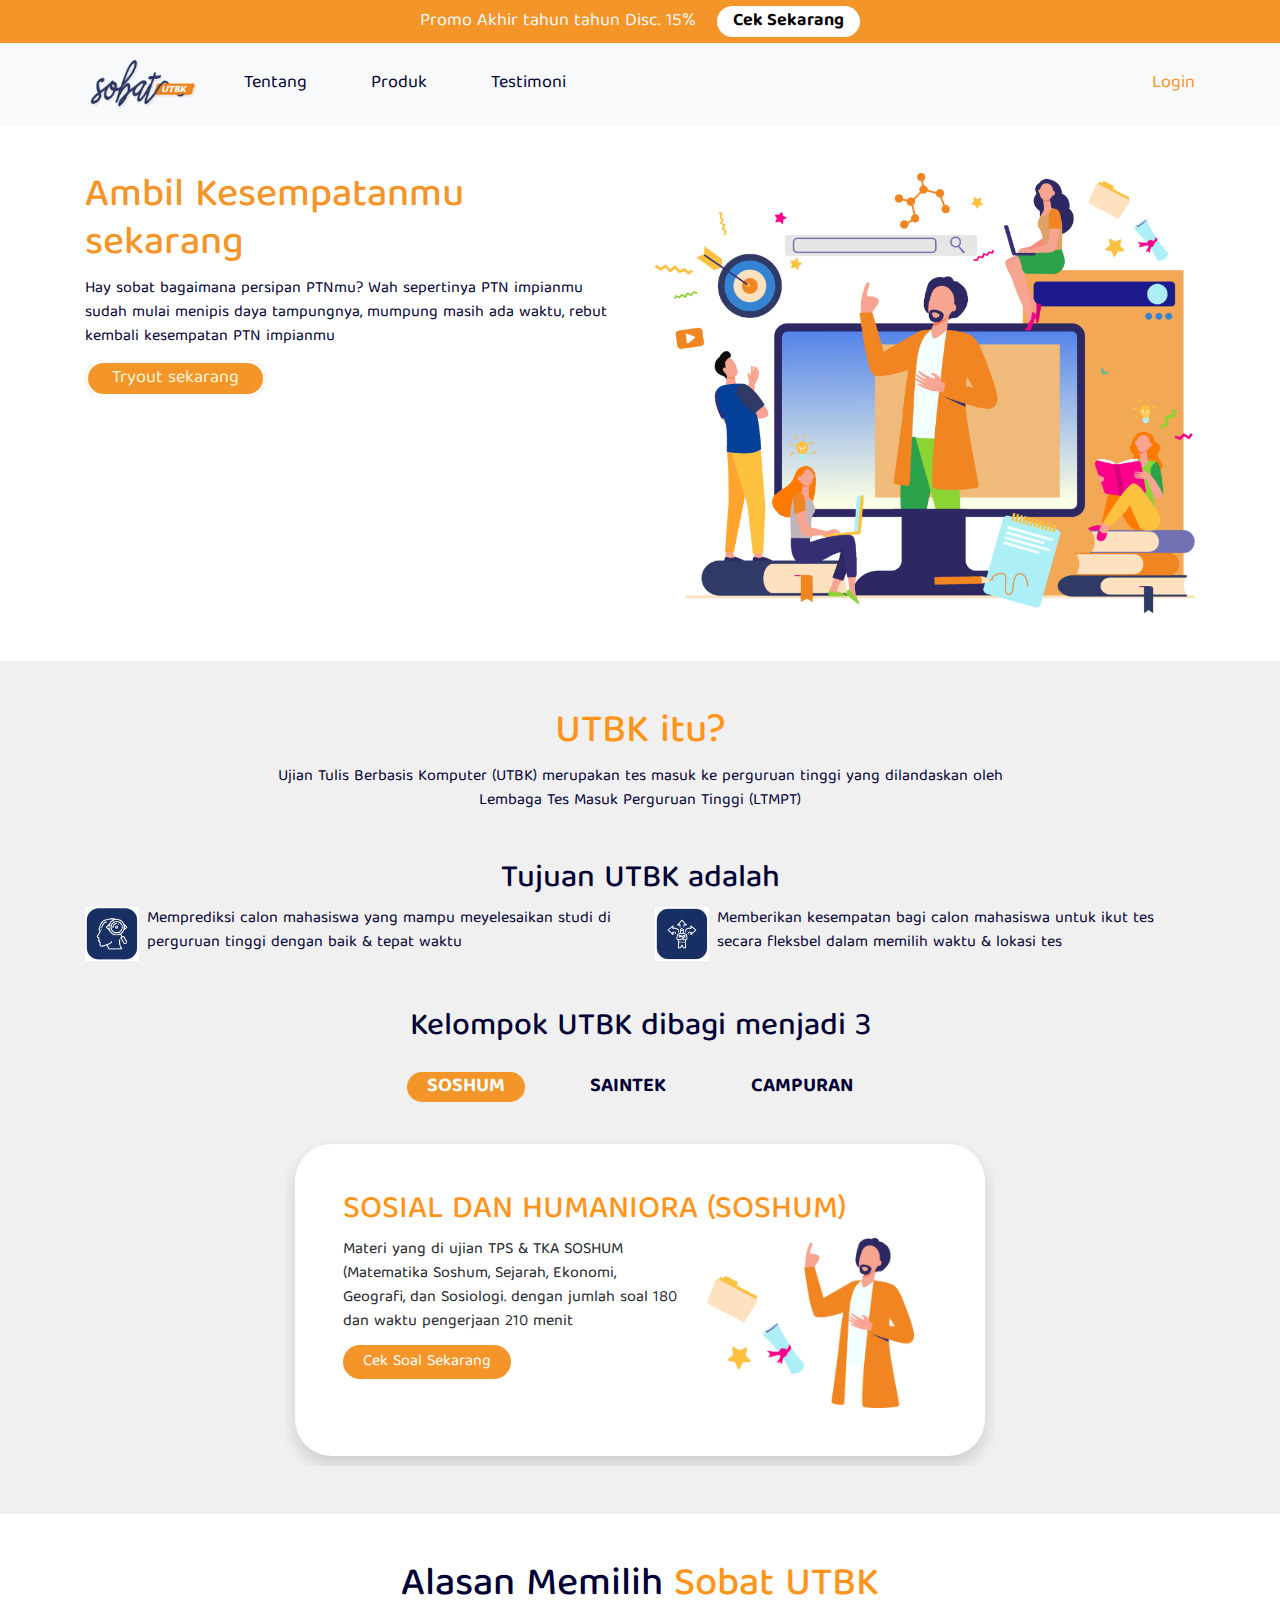
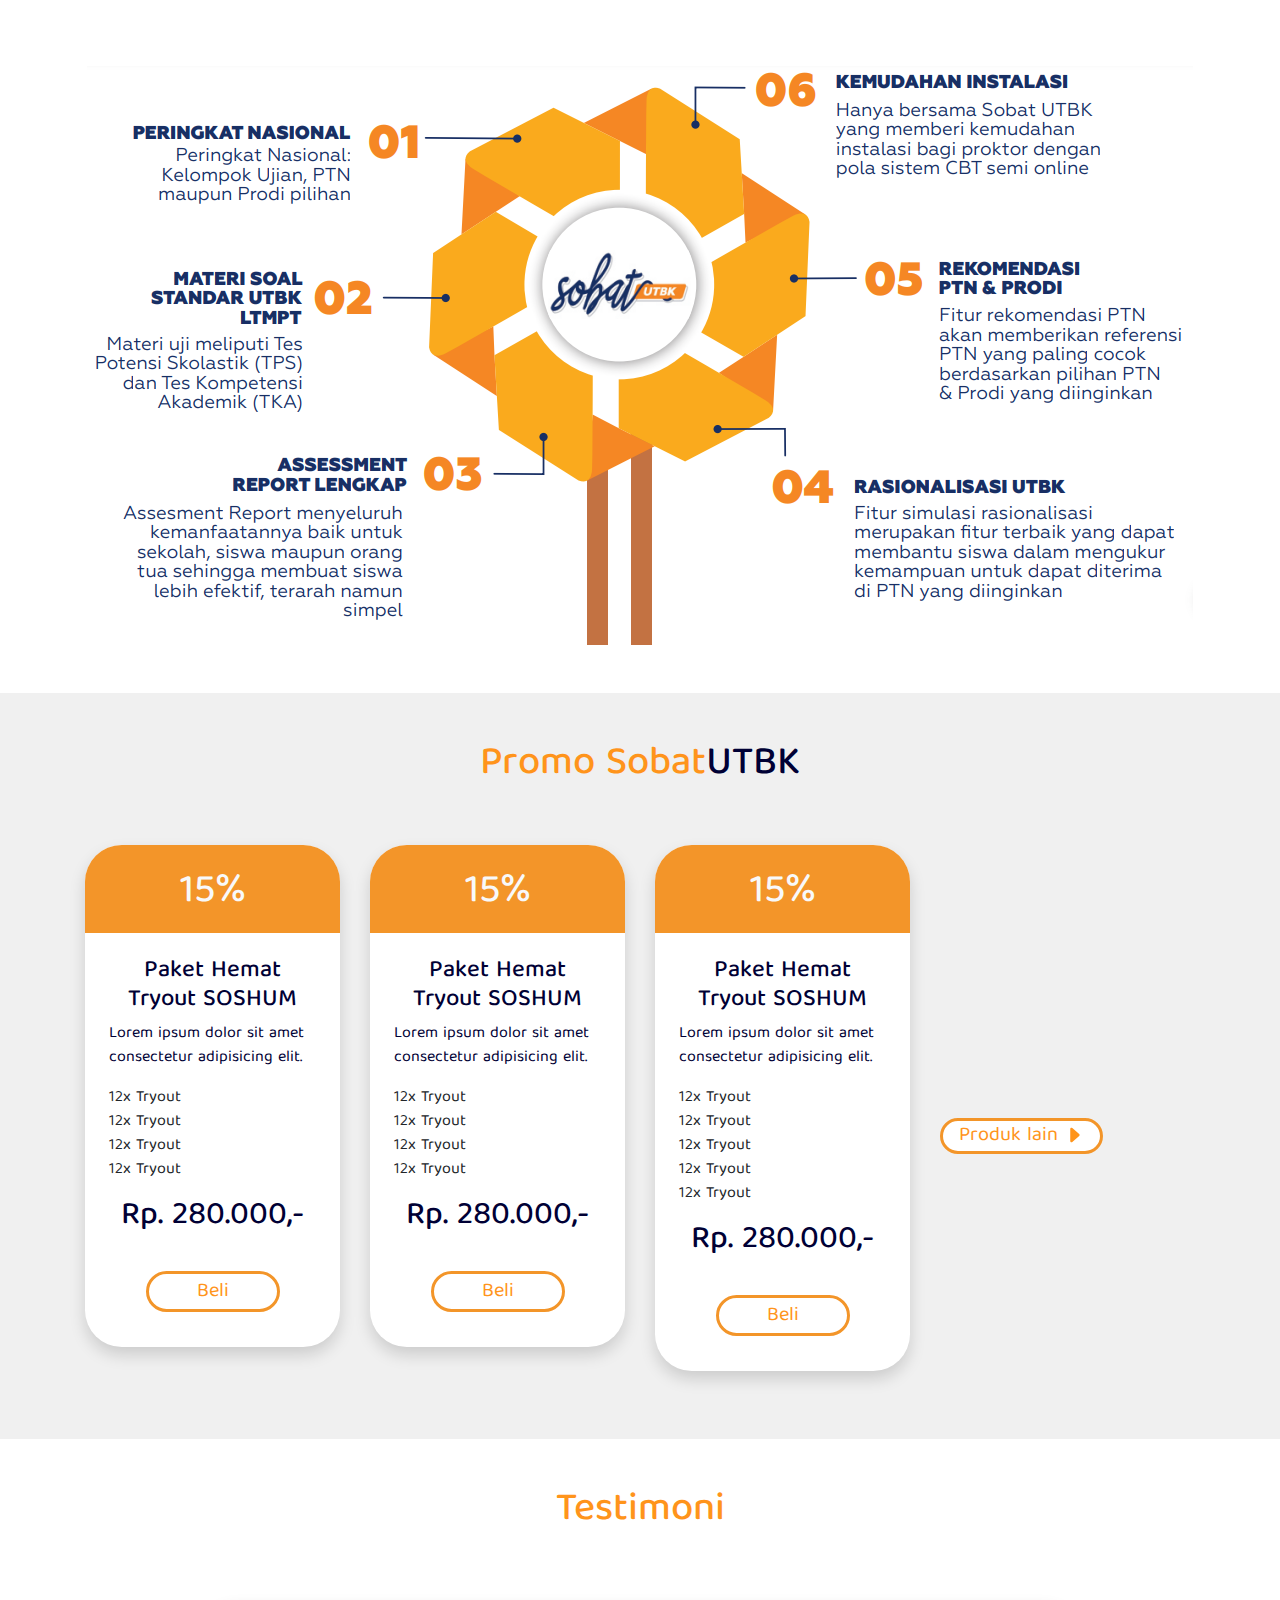
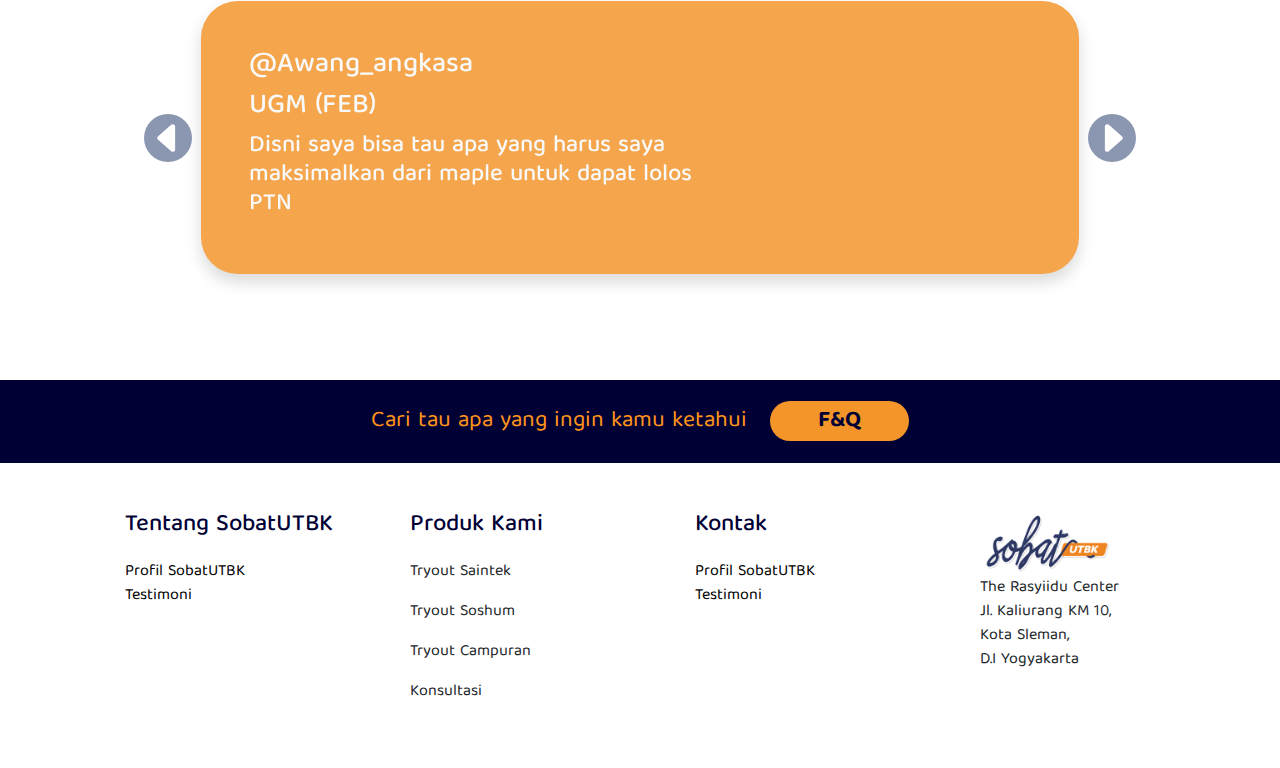
==== index.html @ 876ec0d1 "first upload" ====
<!doctype html>
<html lang="en">

<head>
    <title>Sobat UTBK</title>
    <!-- Required meta tags -->
    <meta charset="utf-8">
    <meta name="viewport" content="width=device-width, initial-scale=1, shrink-to-fit=no">

    <!-- font google -->
    <link href="https://fonts.googleapis.com/css2?family=Baloo+Tamma+2:wght@400;500&display=swap" rel="stylesheet">
    <link href="https://fonts.googleapis.com/css2?family=Courgette&display=swap" rel="stylesheet">

    <link rel="stylesheet" href="style.css">

    <!-- Bootstrap CSS -->
    <link rel="stylesheet" href="https://stackpath.bootstrapcdn.com/bootstrap/4.3.1/css/bootstrap.min.css"
        integrity="sha384-ggOyR0iXCbMQv3Xipma34MD+dH/1fQ784/j6cY/iJTQUOhcWr7x9JvoRxT2MZw1T" crossorigin="anonymous">
</head>

<body>

    <!-- Notif -->
    <div class="notif bg-orange text-center text-baloo text-light py-2">
        <span class="mr-3"> Promo Akhir tahun tahun Disc. 15% </span> <a href="" class="btn-notif px-3"><b>Cek
                Sekarang</b></a>
    </div>
    <!-- Akhir Notif -->

    <!-- Menu -->
    <nav class="navbar navbar-expand-sm navbar-light bg-light text-baloo" id="navbar_top">
        <div class="container">
            <a class="navbar-brand logo" href="index.html"><img src="asset/logo-2.png" alt=""
                    class="img-fluid text-primary logo-cover"></a>
            <button class="navbar-toggler d-lg-none" type="button" data-toggle="collapse"
                data-target="#collapsibleNavId" aria-controls="collapsibleNavId" aria-expanded="false"
                aria-label="Toggle navigation">
                <span class="navbar-toggler-icon"></span>
            </button>
            <div class="collapse navbar-collapse" id="collapsibleNavId">
                <ul class="navbar-nav mr-auto mt-2 mt-lg-0 text-biru">
                    <li class="nav-item">
                        <a class="item-menu px-4 mx-2" href="tentang.html">Tentang</a>
                    </li>
                    <li class="nav-item">
                        <a class="item-menu px-4 mx-2" href="index.html">Produk</a>
                    </li>
                    <li class="nav-item">
                        <a class="item-menu px-4 mx-2" href="testimoni.html">Testimoni</a>
                    </li>
                </ul>
            </div>
            <div class="collapse navbar-collapse" id="collapsibleNavId">
                <ul class="navbar-nav ml-auto mt-2 mt-lg-0">
                    <li class="nav-item">
                        <a class="menu-login" href="#">Login</a>
                    </li>
                </ul>
            </div>
        </div>
    </nav>
    <!-- Akhir Menu -->

    <!-- Menu mobile atas -->
    <div class="fixed-top py-1 menu-mobile-atas" style="background-color: white;">
        <div class="container">
            <div class="row">
                <div class="col-12 text-center">
                    <a href="index.html">
                        <img src="asset/logo-2.png" class="img-fluid" alt="" width="20%">
                    </a>
                </div>
            </div>
        </div>
    </div>
    <!-- Akhir Menu mobile atas -->

    <!-- Cover -->
    <div class="container text-baloo py-5 cover">
        <div class="row">
            <div class="col-md-6">
                <h1 class="text-1-cover">Ambil Kesempatanmu sekarang</h1>
                <p class="text-biru">Hay sobat bagaimana persipan PTNmu?
                    Wah sepertinya PTN impianmu sudah
                    mulai menipis daya tampungnya,
                    mumpung masih ada waktu,
                    rebut kembali kesempatan PTN impianmu</p>
                <a href="" class="btn-cover px-4">Tryout sekarang</a>
            </div>
            <div class="col-6">
                <img src="asset/homepage-1.png" alt="" class="img-fluid">
            </div>
        </div>
    </div>
    <!-- Akhir Cover -->

    <!-- Tentang -->
    <div class="bg-abu py-5 text-baloo">
        <div class="container">
            <div class="row">
                <div class="col-12 text-center">
                    <h1 class="text-orange">UTBK itu?</h1>
                </div>
                <div class="col-12 text-center">
                    <span class="text-biru">Ujian Tulis Berbasis Komputer (UTBK) merupakan tes masuk ke perguruan
                        tinggi yang dilandaskan oleh <br> Lembaga Tes Masuk Perguruan Tinggi (LTMPT)</span>
                </div>
                <div class="col-12 text-center">
                    <h2 class="text-biru mt-5">Tujuan UTBK adalah</h1>
                </div>
                <div class="col-md-6 text-biru">
                    <img src="asset/icon-tujuan-1.png" class="img-fluid float-left mr-2" width="10%">
                    Memprediksi calon mahasiswa yang mampu meyelesaikan studi
                    di perguruan tinggi dengan baik & tepat waktu
                </div>
                <div class="col-md-6 text-biru">
                    <img src="asset/icon-tujuan-2.png" class="img-fluid float-left mr-2" width="10%">
                    Memberikan kesempatan bagi calon mahasiswa untuk ikut tes
                    secara fleksbel dalam memilih waktu & lokasi tes
                </div>
                <div class="col-12 text-center">
                    <h2 class="text-biru mt-5">Kelompok UTBK dibagi menjadi 3</h2>
                </div>
                <div class="col-12 text-center">
                    <div class="container kelompok text-baloo">
                        <div class="row">
                            <div class="col-md-3"></div>
                            <div class="col-md-6 text-center text-biru py-3 navigation">
                                <label id="rr1" for="r1" class="bar kelompok-active">SOSHUM</label>
                                <label id="rr2" for="r2" class="bar">SAINTEK</label>
                                <label id="rr3" for="r3" class="bar">CAMPURAN</label>
                            </div>
                            <div class="col-md-3"></div>

                            <div class="col-md-2"></div>
                            <div class="col-md-8 pt-3">
                                <div class="slidershow middle">
                                    <div class="slides">
                                        <input type="radio" name="r" id="r1" checked>
                                        <input type="radio" name="r" id="r2">
                                        <input type="radio" name="r" id="r3">
                                        <input type="radio" name="r" id="r4">
                                        <input type="radio" name="r" id="r5">
                                        <div class="slide s1">
                                            <div class="kotak-kelompok text-left p-5 shadow">
                                                <div class="row">
                                                    <div class="col-md-12 text-orange h2">
                                                        SOSIAL DAN HUMANIORA (SOSHUM)
                                                    </div>
                                                    <div class="col-md-7">
                                                        <p>
                                                            Materi yang di ujian TPS & TKA SOSHUM
                                                            (Matematika Soshum, Sejarah, Ekonomi, Geografi, dan
                                                            Sosiologi. dengan
                                                            jumlah soal 180 dan waktu pengerjaan 210 menit
                                                        </p>
                                                        <a href="" class="btn-cek-soal">Cek Soal Sekarang</a>
                                                    </div>
                                                    <div class="col-md-5">
                                                        <img src="asset/kelompok.png" class="img-fluid" width="90%"
                                                            alt="">
                                                    </div>
                                                </div>
                                            </div>
                                        </div>
                                        <div class="slide ">
                                            <div class="kotak-kelompok text-left p-5 shadow">
                                                <div class="row">
                                                    <div class="col-md-12 text-orange h2">
                                                        SOSIAL DAN HUMANIORA (SOSHUM)
                                                    </div>
                                                    <div class="col-md-7">
                                                        <p>
                                                            Materi yang di ujian TPS & TKA SOSHUM
                                                            (Matematika Soshum, Sejarah, Ekonomi, Geografi, dan
                                                            Sosiologi. dengan
                                                            jumlah soal 180 dan waktu pengerjaan 210 menit
                                                        </p>
                                                        <a href="" class="btn-cek-soal">Cek Soal Sekarang</a>
                                                    </div>
                                                    <div class="col-md-5">
                                                        <img src="asset/kelompok.png" class="img-fluid" width="90%"
                                                            alt="">
                                                    </div>
                                                </div>
                                            </div>
                                        </div>
                                        <div class="slide ">
                                            <div class="kotak-kelompok text-left p-5 shadow">
                                                <div class="row">
                                                    <div class="col-md-12 text-orange h2">
                                                        SOSIAL DAN HUMANIORA (SOSHUM)
                                                    </div>
                                                    <div class="col-md-7">
                                                        <p>
                                                            Materi yang di ujian TPS & TKA SOSHUM
                                                            (Matematika Soshum, Sejarah, Ekonomi, Geografi, dan
                                                            Sosiologi. dengan
                                                            jumlah soal 180 dan waktu pengerjaan 210 menit
                                                        </p>
                                                        <a href="" class="btn-cek-soal">Cek Soal Sekarang</a>
                                                    </div>
                                                    <div class="col-md-5">
                                                        <img src="asset/kelompok.png" class="img-fluid" width="90%"
                                                            alt="">
                                                    </div>
                                                </div>
                                            </div>
                                        </div>
                                    </div>
                                </div>
                            </div>
                            <div class="col-md-2"></div>
                        </div>
                    </div>
                </div>
            </div>
        </div>
    </div>
    <!-- Akhir Tentang -->

    <!-- Alasan -->
    <div class="container py-5">
        <div class="row">
            <div class="col-12 text-center mb-5">
                <h1 class="text-biru text-baloo">Alasan Memilih <span class="text-orange"> Sobat UTBK</span></h1>
            </div>
            <div class="col-12 text-center">
                <img src="asset/alasan.png" class="img-fluid">
            </div>
        </div>
    </div>
    <!-- Akhir Alasan -->

    <!-- Promo -->
    <div class="bg-abu text-baloo py-5">
        <div class="container">
            <div class="row">
                <div class="col-12 text-center mb-5">
                    <h1 class="text-orange">Promo Sobat<span class="text-biru">UTBK</span></h1>
                </div>
                <div class="col-lg-3 col-sm-6">
                    <div class="card-promo shadow">
                        <div class="head text-center bg-orange">
                            <h1 class="mb-0 pt-4 pb-3 text-light">15%</h1>
                        </div>
                        <div class="body pt-4 pb-4 px-4">
                            <div class="row">
                                <div class="col-12 text-center">
                                    <h4 class="text-biru">Paket Hemat Tryout SOSHUM</h4>
                                </div>
                                <div class="col-12">
                                    <p class="text-biru">Lorem ipsum dolor sit amet consectetur adipisicing elit.</p>
                                </div>
                                <div class="col-12">
                                    <div>12x Tryout</div>
                                    <div>12x Tryout</div>
                                    <div>12x Tryout</div>
                                    <div>12x Tryout</div>
                                </div>
                                <div class="col-12 text-center py-3">
                                    <h2 class="text-biru">Rp. 280.000,-</h2>
                                </div>
                                <div class="col-12 text-center py-3">
                                    <a href="" class="btn-promo text-orange px-5">Beli</a>
                                </div>
                            </div>
                        </div>
                    </div>
                </div>

                <div class="col-lg-3 col-sm-6">
                    <div class="card-promo shadow">
                        <div class="head text-center bg-orange">
                            <h1 class="mb-0 pt-4 pb-3 text-light">15%</h1>
                        </div>
                        <div class="body pt-4 pb-4 px-4">
                            <div class="row">
                                <div class="col-12 text-center">
                                    <h4 class="text-biru">Paket Hemat Tryout SOSHUM</h4>
                                </div>
                                <div class="col-12">
                                    <p class="text-biru">Lorem ipsum dolor sit amet consectetur adipisicing elit.</p>
                                </div>
                                <div class="col-12">
                                    <div>12x Tryout</div>
                                    <div>12x Tryout</div>
                                    <div>12x Tryout</div>
                                    <div>12x Tryout</div>
                                </div>
                                <div class="col-12 text-center py-3">
                                    <h2 class="text-biru">Rp. 280.000,-</h2>
                                </div>
                                <div class="col-12 text-center py-3">
                                    <a href="" class="btn-promo text-orange px-5">Beli</a>
                                </div>
                            </div>
                        </div>
                    </div>
                </div>

                <div class="col-lg-3 col-sm-6">
                    <div class="card-promo shadow">
                        <div class="head text-center bg-orange">
                            <h1 class="mb-0 pt-4 pb-3 text-light">15%</h1>
                        </div>
                        <div class="body pt-4 pb-4 px-4">
                            <div class="row">
                                <div class="col-12 text-center">
                                    <h4 class="text-biru">Paket Hemat Tryout SOSHUM</h4>
                                </div>
                                <div class="col-12">
                                    <p class="text-biru">Lorem ipsum dolor sit amet consectetur adipisicing elit.</p>
                                </div>
                                <div class="col-12">
                                    <div>12x Tryout</div>
                                    <div>12x Tryout</div>
                                    <div>12x Tryout</div>
                                    <div>12x Tryout</div>
                                    <div>12x Tryout</div>
                                </div>
                                <div class="col-12 text-center py-3">
                                    <h2 class="text-biru">Rp. 280.000,-</h2>
                                </div>
                                <div class="col-12 text-center py-3">
                                    <a href="" class="btn-promo text-orange px-5">Beli</a>
                                </div>
                            </div>
                        </div>
                    </div>
                </div>
                <div class="col-lg-3 col-sm-6 col-produk-lain">
                    <a href="" class="btn-promo text-orange px-3 produk-lain">Produk lain <svg width="1em" height="1em"
                            viewBox="0 0 16 16" class="bi bi-caret-right-fill" fill="currentColor"
                            xmlns="http://www.w3.org/2000/svg">
                            <path
                                d="M12.14 8.753l-5.482 4.796c-.646.566-1.658.106-1.658-.753V3.204a1 1 0 0 1 1.659-.753l5.48 4.796a1 1 0 0 1 0 1.506z" />
                        </svg></a>
                </div>
            </div>
        </div>
    </div>
    <!-- Akhir Promo -->

    <!-- Testimoni -->
    <div class="container text-baloo py-5">
        <div class="row">
            <div class="col-md-12 text-center">
                <h1 class="text-orange">Testimoni</h1>
            </div>
            <div class="col-md-12 text-center">
                <div id="carouselId" class="carousel slide" style="width: 100%;" data-ride="carousel">
                    <ol class="carousel-indicators">
                        <li data-target="#carouselId" data-slide-to="0" class="active"></li>
                        <li data-target="#carouselId" data-slide-to="1"></li>
                        <li data-target="#carouselId" data-slide-to="2"></li>
                    </ol>
                    <div class="carousel-inner" role="listbox">
                        <div class="carousel-item active">
                            <div class="container-fluid">
                                <div class="row">
                                    <div class="col-md-1"></div>
                                    <div class="col-md-10 py-5">
                                        <div class="kotak-kelompok bg-orange-muda text-left p-5 shadow">
                                            <div class="row">
                                                <div class="col-md-12 text-light h3">
                                                    @Awang_angkasa
                                                </div>
                                                <div class="col-md-12 text-light h3">
                                                    UGM (FEB)
                                                </div>
                                                <div class="col-md-7">
                                                    <p class="text-light h4">
                                                        Disni saya bisa tau apa yang harus saya maksimalkan dari maple
                                                        untuk dapat lolos PTN
                                                    </p>
                                                </div>
                                            </div>
                                        </div>
                                    </div>
                                </div>
                            </div>
                        </div>
                        <div class="carousel-item">
                            <div class="container-fluid">
                                <div class="row">
                                    <div class="col-md-1"></div>
                                    <div class="col-md-10 py-5">
                                        <div class="kotak-kelompok bg-orange-muda text-left p-5 shadow">
                                            <div class="row">
                                                <div class="col-md-12 text-light h3">
                                                    @Awang_angkasa
                                                </div>
                                                <div class="col-md-12 text-light h3">
                                                    UGM (FEB)
                                                </div>
                                                <div class="col-md-7">
                                                    <p class="text-light h4">
                                                        Disni saya bisa tau apa yang harus saya maksimalkan dari maple
                                                        untuk dapat lolos PTN
                                                    </p>
                                                </div>
                                            </div>
                                        </div>
                                    </div>
                                </div>
                            </div>
                        </div>
                        <div class="carousel-item">
                            <div class="container-fluid">
                                <div class="row">
                                    <div class="col-md-1"></div>
                                    <div class="col-md-10 py-5">
                                        <div class="kotak-kelompok bg-orange-muda text-left p-5 shadow">
                                            <div class="row">
                                                <div class="col-md-12 text-light h3">
                                                    @Awang_angkasa
                                                </div>
                                                <div class="col-md-12 text-light h3">
                                                    UGM (FEB)
                                                </div>
                                                <div class="col-md-7">
                                                    <p class="text-light h4">
                                                        Disni saya bisa tau apa yang harus saya maksimalkan dari maple
                                                        untuk dapat lolos PTN
                                                    </p>
                                                </div>
                                            </div>
                                        </div>
                                    </div>
                                </div>
                            </div>
                        </div>
                        <div class="carousel-item">
                            <div class="container-fluid">
                                <div class="row">
                                    <div class="col-md-1"></div>
                                    <div class="col-md-10 py-5">
                                        <div class="kotak-kelompok bg-orange-muda text-left p-5 shadow">
                                            <div class="row">
                                                <div class="col-md-12 text-light h3">
                                                    @Awang_angkasa
                                                </div>
                                                <div class="col-md-12 text-light h3">
                                                    UGM (FEB)
                                                </div>
                                                <div class="col-md-7">
                                                    <p class="text-light h4">
                                                        Disni saya bisa tau apa yang harus saya maksimalkan dari maple
                                                        untuk dapat lolos PTN
                                                    </p>
                                                </div>
                                            </div>
                                        </div>
                                    </div>
                                </div>
                            </div>
                        </div>
                    </div>
                    <a class="carousel-control-prev" href="#carouselId" role="button" data-slide="prev">
                        <svg viewBox="0 0 16 16" class="bi bi-caret-left-fill prev-icon" fill="currentColor"
                            xmlns="http://www.w3.org/2000/svg">
                            <path
                                d="M3.86 8.753l5.482 4.796c.646.566 1.658.106 1.658-.753V3.204a1 1 0 0 0-1.659-.753l-5.48 4.796a1 1 0 0 0 0 1.506z" />
                        </svg>
                    </a>
                    <a class="carousel-control-next" href="#carouselId" role="button" data-slide="next">
                        <svg viewBox="0 0 16 16" class="bi bi-caret-right-fill next-icon" fill="currentColor"
                            xmlns="http://www.w3.org/2000/svg">
                            <path
                                d="M12.14 8.753l-5.482 4.796c-.646.566-1.658.106-1.658-.753V3.204a1 1 0 0 1 1.659-.753l5.48 4.796a1 1 0 0 1 0 1.506z" />
                        </svg>
                    </a>
                </div>
            </div>
        </div>
    </div>
    <!-- Akhir Testimoni -->

    <!-- QNA -->
    <div class="bg-biru py-3">
        <div class="container">
            <div class="row">
                <div class="col-md-12 text-orange text-center py-2 text-baloo text-qna">
                    <span class="mr-3 "> Cari tau apa yang ingin kamu ketahui</span>
                    <a href="" class="btn-qna px-5"><b>F&Q</b></a>
                </div>
            </div>
        </div>
    </div>
    <!-- Akhir QNA -->

    <!-- Footer -->
    <div class="container text-baloo py-5 footer">
        <div class="row">
            <div class="col-md-3">
                <ul class="disabled">
                    <li class="">
                        <h4 class="text-biru">Tentang SobatUTBK</h4>
                    </li>
                    <li>
                        <a href="">Profil SobatUTBK</a>
                    </li>
                    <li>
                        <a href="">Testimoni</a>
                    </li>
                </ul>
            </div>
            <div class="col-md-3">
                <ul class="disabled">
                    <li class="disabled">
                        <h4 class="text-biru">Produk Kami</h4>
                    </li>
                    <li>
                        <p>Tryout Saintek</p>
                    </li>
                    <li>
                        <p>Tryout Soshum</p>
                    </li>
                    <li>
                        <p>Tryout Campuran</p>
                    </li>
                    <li>
                        <p>Konsultasi</p>
                    </li>
                </ul>
            </div>
            <div class="col-md-3">
                <ul class="disabled">
                    <li class="disabled">
                        <h4 class="text-biru">Kontak</h4>
                    </li>
                    <li>
                        <a href="">Profil SobatUTBK</a>
                    </li>
                    <li>
                        <a href="">Testimoni</a>
                    </li>
                </ul>
            </div>
            <div class="col-md-3">
                <ul class="disabled">
                    <li class="disabled">
                        <img src="asset/logo-2.png" alt="" class="img-fluid" width="60%">
                    </li>
                    <li>
                        <p>The Rasyiidu Center <br>
                            Jl. Kaliurang KM 10, <br>
                            Kota Sleman, <br>
                            D.I Yogyakarta</p>
                    </li>
                </ul>
            </div>
        </div>
    </div>
    <!-- Akhir Footer -->

    <!-- Menu Mobile -->
    <section class="bg-orange fixed-bottom text-center menu-mobile text-baloo">
        <div class="container-fluid">
            <div class="row my-2">
                <div class="col-1"></div>
                <div class="col-2  text-center">
                    <a href="index.html">
                        <img src="asset/icon/home.png" class="img-fluid" alt="">
                        <div class="text">Home</div>
                    </a>
                </div>
                <div class="col-2  text-center">
                    <a href="tentang.html">
                        <img src="asset/icon/information.png" class="img-fluid" alt="">
                        <div class="text">Tentang</div>
                    </a>
                </div>
                <div class="col-2  text-center">
                    <a href="index.html">
                        <img src="asset/icon/product.png" class="img-fluid" alt="">
                        <div class="text">Produk</div>
                    </a>
                </div>
                <div class="col-2  text-center">
                    <a href="testimoni.html">
                        <img src="asset/icon/testimoni.png" class="img-fluid" alt="">
                        <div class="text">Testimoni</div>
                    </a>
                </div>
                <div class="col-2  text-center">
                    <a href="#" class="CS">
                        <img src="asset/icon/user.png" class="img-fluid" alt="">
                        <div class="text">Akun</div>
                    </a>
                </div>
                <div class="col-1"></div>
            </div>
        </div>
    </section>
    <!-- Akhir Menu Mobile -->

    <!-- Optional JavaScript -->
    <!-- jQuery first, then Popper.js, then Bootstrap JS -->
    <script src="https://code.jquery.com/jquery-3.3.1.slim.min.js"
        integrity="sha384-q8i/X+965DzO0rT7abK41JStQIAqVgRVzpbzo5smXKp4YfRvH+8abtTE1Pi6jizo"
        crossorigin="anonymous"></script>
    <script src="https://cdnjs.cloudflare.com/ajax/libs/popper.js/1.14.7/umd/popper.min.js"
        integrity="sha384-UO2eT0CpHqdSJQ6hJty5KVphtPhzWj9WO1clHTMGa3JDZwrnQq4sF86dIHNDz0W1"
        crossorigin="anonymous"></script>
    <script src="https://stackpath.bootstrapcdn.com/bootstrap/4.3.1/js/bootstrap.min.js"
        integrity="sha384-JjSmVgyd0p3pXB1rRibZUAYoIIy6OrQ6VrjIEaFf/nJGzIxFDsf4x0xIM+B07jRM"
        crossorigin="anonymous"></script>
    <script src="index.js"></script>

</body>

</html>
---- style.css ----
*{
    transition: .3s;
}

.bg-orange{
    background-color: rgb(243, 149, 41) !important;
}

.bg-orange-muda{
    background-color: rgb(245, 166, 76) !important;
}

.text-orange{
    color: rgb(255, 148, 27);
}

.text-biru{
    color: rgb(0, 0, 53);
}

.bg-biru{
    background-color: rgb(0, 0, 53);
}

.text-baloo{
    font-family: 'Baloo Tamma 2', cursive;
}

.text-Courgette{
font-family: 'Courgette', cursive;
}

.dot {
    height: 10px;
    width: 10px;
    background-color:rgb(0, 0, 53);
    border-radius: 50%;
    display: inline-block;
  }

.notif{
    font-size: 18px;
}

.btn-notif{
    color: black;
    background-color: white;
    border-radius: 20ex;
}

.item-menu{
    font-style: normal;
    color:rgb(0, 0, 53);
    text-decoration: none;
    font-size: 18px;
}

.item-menu:hover{
    color: white;
    text-decoration: none;
    background-color: rgb(243, 149, 41);
    border-radius: 5ex;
}

.menu-login{
    font-style: normal;
    color: rgb(243, 149, 41);
    text-decoration: none;
    font-size: 18px;
}

.menu-login:hover{
    text-decoration: none;
    color: rgb(0, 0, 53);
}

.text-1-cover{
    color: rgb(243, 149, 41);
}

.btn-cover{
    font-size: 18px;
    color: cornsilk;
    background-color: rgb(243, 149, 41);
    border-radius: 5ex;
    border: 3px solid rgb(255, 255, 255);
}

.btn-cover:hover{
    font-size: 18px;
    color:rgb(243, 149, 41);
    background-color: rgb(255, 255, 255);
    text-decoration: none;
    border: 3px solid rgb(243, 149, 41);
}

.bg-abu{
    background-color: rgb(240, 240, 240);
}

.card-promo{
    border-radius: 5ex;
    background-color: white;
}

.head{
    border-radius: 5ex 5ex 0 0;
}

.btn-promo{
    background-color: white;
    border: 3px solid rgb(243, 149, 41);
    border-radius: 10ex;
    font-size: 20px;
}

.btn-promo:hover{
    border: 3px solid rgb(255, 194, 123);
    background-color: rgb(243, 149, 41);
    text-decoration: none;
    color: white;
}



.text-qna{
    font-size: 23px;
}

.btn-qna{
    color:  rgb(0, 0, 53);
    background-color:  rgb(243, 149, 41);
    border-radius: 20ex;
}

.btn-qna:hover{
    text-decoration: none;
    background-color:  white;
    color:  rgb(0, 0, 53);
    border: 3px solid rgb(218, 122, 12);
}

.disabled {
    list-style-type: none;   
}

.footer h4{
    margin-bottom: 20px;
}

.footer a{
    color: black;
}

.footer a:hover{
    color: black;
    text-decoration: none;
    border-left: 3px solid rgb(243, 149, 41);
}

.logo{
    width: 10%;
}

/* TENTANG */
@media only screen and (max-width: 1920px) {
    .head-tentang{
        background-image: url('asset/tentang-1920.png');
    }
  }

  @media only screen and (max-width: 1630px) {
    .head-tentang{
        background-image: url('asset/tentang-1430.png');
    }
  }

/* @media only screen and (max-width: 1790px) {
    .head-tentang{
        background-image: url('asset/tentang-1790.png');
    }
  } */

@media only screen and (max-width: 1360px) {
    .head-tentang{
        background-image: url('asset/tentang-1360.png');
    }
  }

@media only screen and (max-width: 1024px) {
    .head-tentang{
        background-image: url('asset/tentang-1024.png');
    }
  }

@media only screen and (max-width: 960px) {
    .head-tentang{
        background-image: url('asset/tentang-960.png');
    }
  }

@media only screen and (max-width: 767px) {
    .head-tentang{
        background-image: url('asset/tentang-0.png');
    }

    .navbar-tentang{
        display: none !important;
    }
  }

.bg-navbar-tentang{
    background-color: rgba(243, 149, 41, 0.808);
}

.menu-login-tentang{
    font-style: normal;
    color: rgb(255, 255, 255);
    text-decoration: none;
    font-size: 18px;
}

.menu-login-tentang:hover{
    text-decoration: none;
    color: rgb(255, 255, 255);
    background-color: rgb(0, 0, 53);
    padding: 2px 20px;
    border-radius: 10ex;
}

.menu-login-tentang:active{
    text-decoration: none;
    color:rgb(243, 149, 41);
    background-color: rgb(255, 255, 255);
    padding: 1px 20px;
    border: 3px solid rgb(0, 0, 53);
}

.judul-fnq{
    font-weight: bold !important;
}

.question{
    border: 3px solid rgb(243, 149, 41);
    padding: 2px 15px;
    border-radius: 2ex;
    cursor: pointer;
}

.answer1{
    display: none;
    font-style: italic;
}
.answer2{
    display: none;
    font-style: italic;

}
.answer3{
    display: none;
    font-style: italic;

}

/* TESTI */
.container-testi {
    position: relative;
    width: 100%;
    overflow: hidden;
    padding-top: 56.25%; /* 16:9 Aspect Ratio */
  }
  
  .responsive-iframe {
    position: absolute;
    top: 0;
    left: 0;
    bottom: 0;
    right: 0;
    width: 100%;
    height: 100%;
    border: none;
    border-radius: 3ex;
  }

/* KELOMPOK */

.kelompok label{
    font-size: 20px;
    font-weight: bold;
    margin: 0 20px;
    cursor: pointer;
    padding: 0 20px;
    border-radius: 5ex;
}

.kelompok label:active{
    background-color:  rgb(19, 16, 190);
    color: white;
}

.kelompok label:hover{
    background-color:  rgb(243, 149, 41);
    color: white;
}

.kelompok-active{
    background-color:  rgb(243, 149, 41);
    color: white;
}

.kotak-kelompok{
    background-color: white;
    border-radius: 5ex;
}

.btn-cek-soal{
    text-decoration: none;
    color: white;
    background-color: rgb(243, 149, 41);
    padding: 3px 20px;
    border-radius: 3ex;
}

.btn-cek-soal:hover{
    text-decoration: none;
    color: rgb(243, 149, 41);
    background-color: rgba(243, 149, 41, 0.336);


}


/* SLIDE */


.slidershow{
    /* width: 700px;
    height: 400px; */
    overflow: hidden;
  }
  .middle{
    /* position: absolute; */
    /* top: 50%;
    left: 50%;
    transform: translate(-50%,-50%); */
  }
  .navigation{
    /* position: absolute; */
    /* bottom: 90%; */
    /* left: 50%; */
    /* transform: translateX(-50%); */
    /* display: flex; */
  }
  .bar{
    /* width: 50px;
    height: 10px; */
    /* border: 2px solid #fff; */
    margin: 6px;
    cursor: pointer;
    transition: 0.4s;
  }
  
  .kelompok-active{
    background-color:  rgb(243, 149, 41);
    color: white;
  }
  .bar:hover{
    background: #fff;
  }
  
  input[name="r"]{
      position: absolute;
      visibility: hidden;
  }
  
  .slides{
    width: 500%;
    height: 100%;
    display: flex;
  }
  
  .slide{
    width: 20%;
    transition: 0.6s;
    padding: 10px 10px;
  }
  
  #r1:checked ~ .s1{
    margin-left: 0;
  }
  #r2:checked ~ .s1{
    margin-left: -20%;
  }
  #r3:checked ~ .s1{
    margin-left: -40%;
  }
  #r4:checked ~ .s1{
    margin-left: -60%;
  }
  #r5:checked ~ .s1{
    margin-left: -80%;
  }

/* TESTIMONI */

.next-icon{
    background-color: #182F64 !important;
    padding: 5px !important;
    /* margin-left: -40px; */
    border-radius: 10ex;
    width: 3em;
    height: 3em;
}

.prev-icon{
    background-color: #182F64 !important;
    padding: 5px !important;
    /* margin-left: 40px; */
    border-radius: 10ex;
    width: 3em;
    height: 3em;
}

/* TAMPILAN MOBILE */
@media only screen and (min-width: 1025px) {
    .menu-mobile{
       display: none;
    }
  }

@media only screen and (max-width: 1024px) {
    .navbar{
       display: none !important;
    }
  }

  @media only screen and (max-width: 440px) {
    .notif{
       display: none !important;
    }
  }

  /* ICON */
  @media only screen and (max-width: 1024px) {
    .menu-mobile img{
       width: 20%;
    }
    .menu-mobile .text{
        font-size: 10px;
    }
  }

  @media only screen and (max-width: 750px) {
    .menu-mobile img{
       width: 30%;
    }
    .menu-mobile .text{
        font-size: 14px;
    }
  }

  @media only screen and (max-width: 750px) {
    .menu-mobile img{
       width: 50%;
    }
    .menu-mobile .text{
        font-size: 10px;
    }
  }

.menu-mobile .text{
    color: white;
}

.menu-mobile a:hover{
    text-decoration: none;
    color: rgb(0, 0, 53));
}

@media only screen and (max-width: 767px) {
    .cover img{
        display: none;
    }

    .kelompok img{
        display: none;
    }

    .video img{
        display: none;
    }

    

  }

  @media only screen and (max-width: 575px) {
    .col-produk-lain{
        text-align: center;
    }
  }

  @media only screen and (min-width: 576px) {
    .produk-lain{
        position: absolute;
        top: 50%;
      }
  }

  

  @media only screen and (min-width: 1025px) {
    .menu-mobile-atas{
        display: none;
    }
  }

  @media only screen and (min-width: 992px) {
    .menu-mobile-atas img{
        width: 10%;
    }
  }

  .card-promo{
      margin-bottom: 20px;
  }
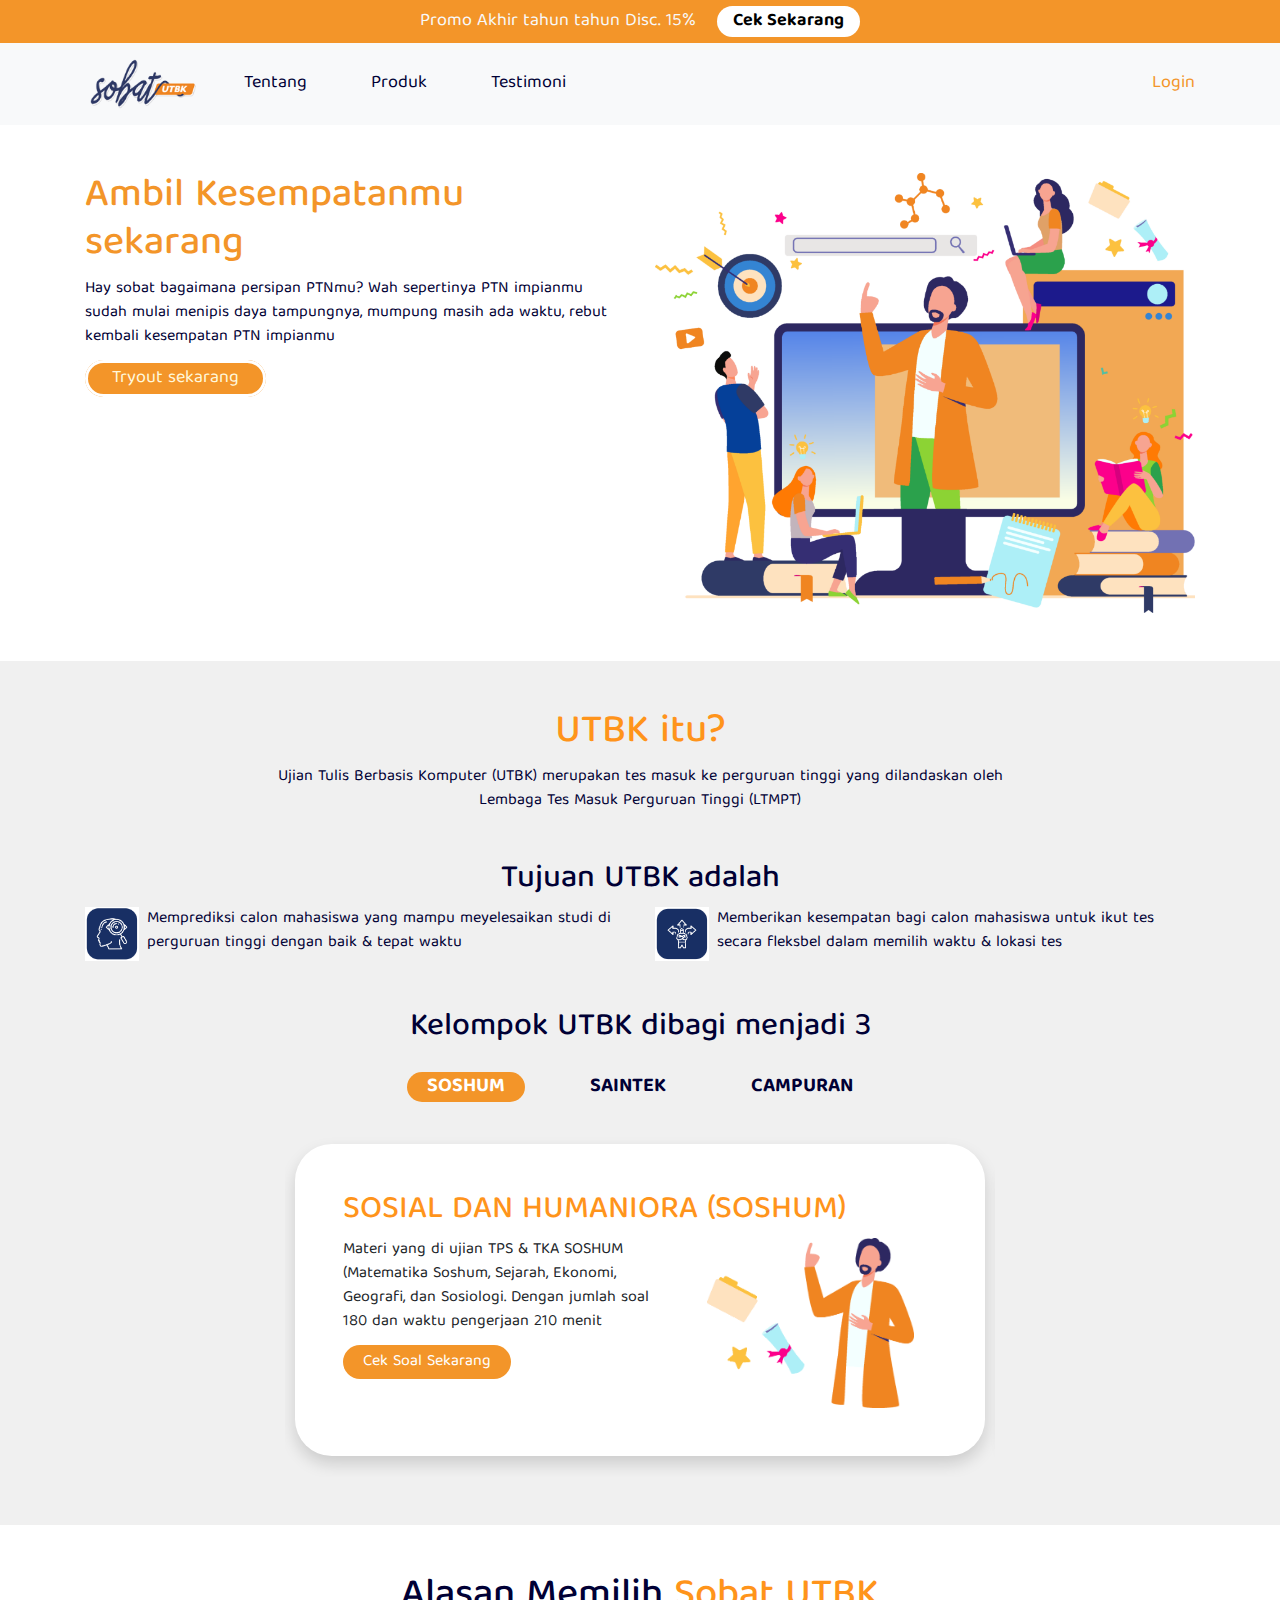
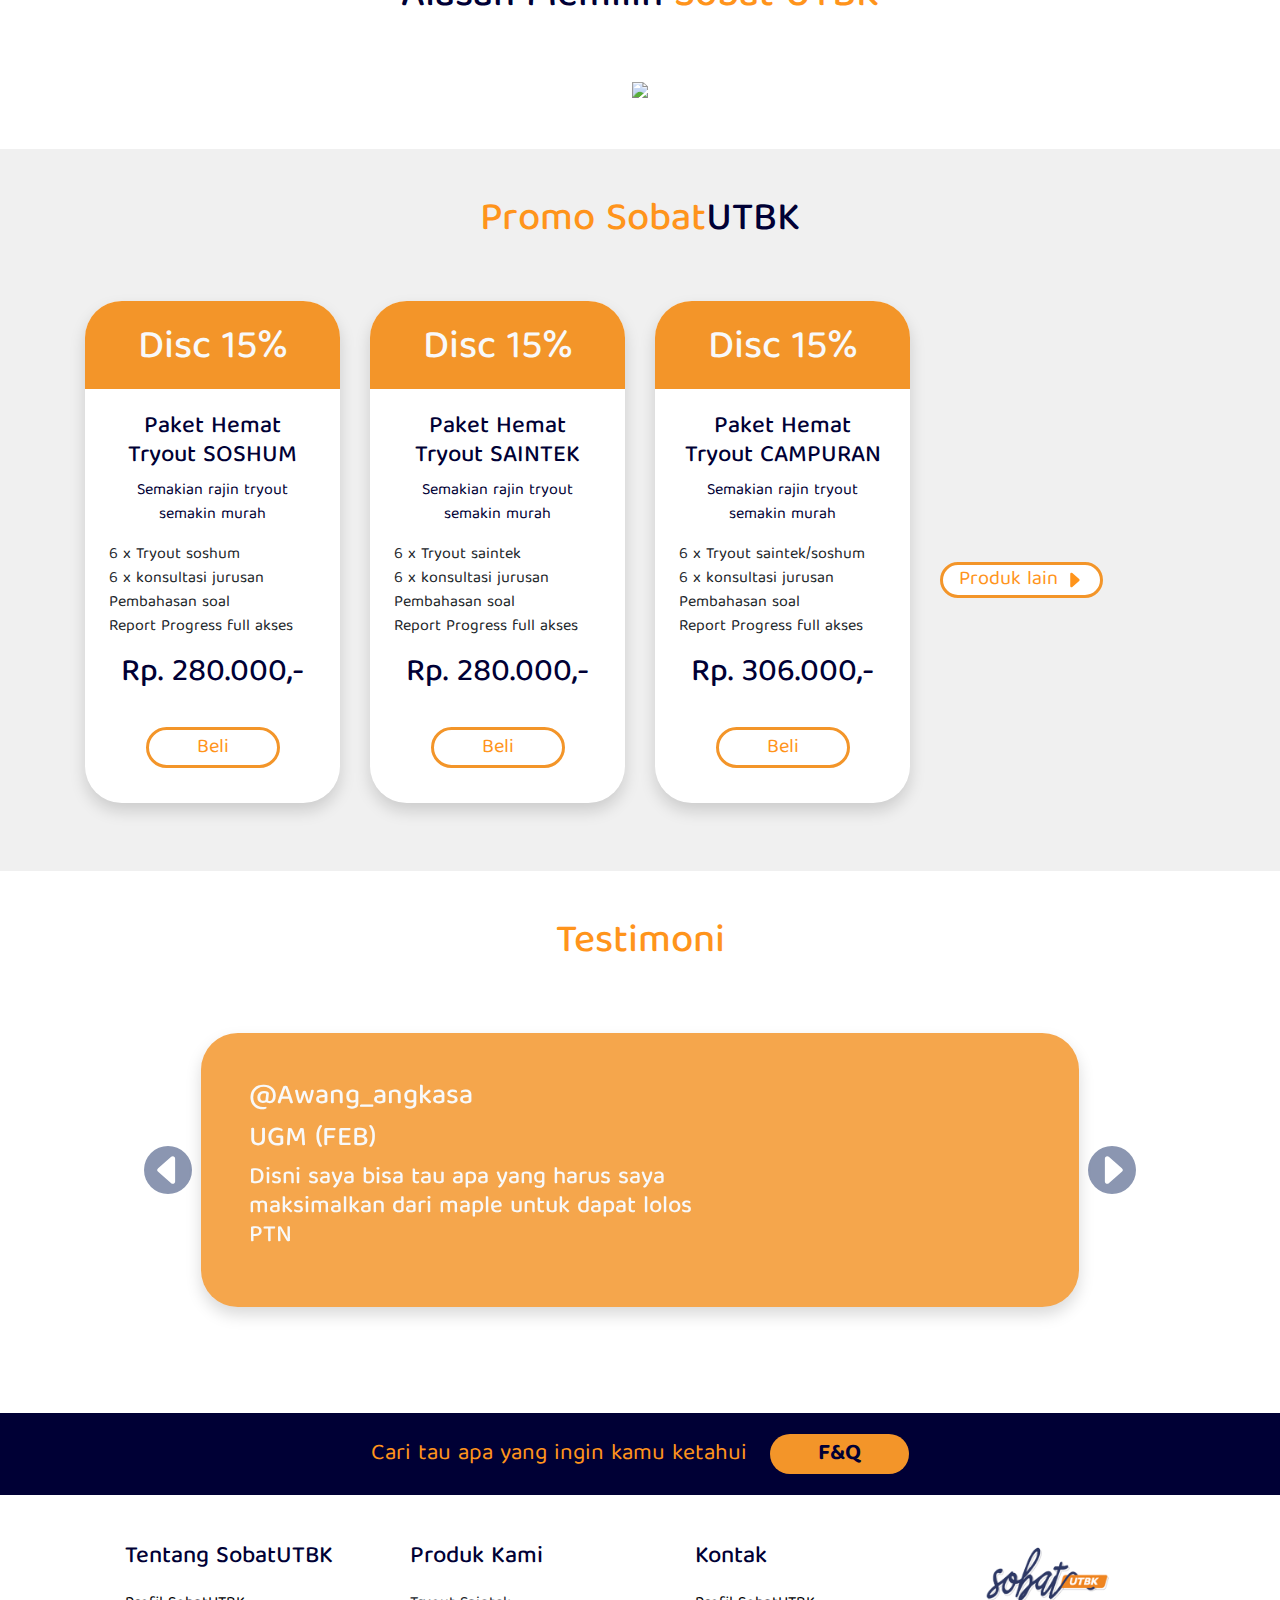
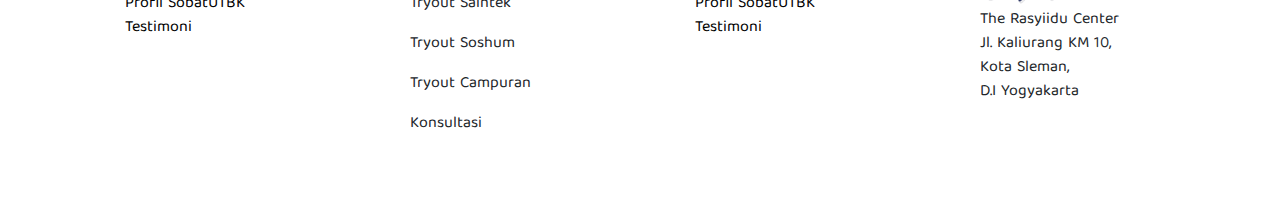
==== commit 55c7487b: "second commit" ====
--- a/index.html
+++ b/index.html
@@ -151,7 +151,7 @@
                                                         <p>
                                                             Materi yang di ujian TPS & TKA SOSHUM
                                                             (Matematika Soshum, Sejarah, Ekonomi, Geografi, dan
-                                                            Sosiologi. dengan
+                                                            Sosiologi. Dengan
                                                             jumlah soal 180 dan waktu pengerjaan 210 menit
                                                         </p>
                                                         <a href="" class="btn-cek-soal">Cek Soal Sekarang</a>
@@ -167,19 +167,18 @@
                                             <div class="kotak-kelompok text-left p-5 shadow">
                                                 <div class="row">
                                                     <div class="col-md-12 text-orange h2">
-                                                        SOSIAL DAN HUMANIORA (SOSHUM)
+                                                        SAINT DAN TEKNOLOGI (SAINTEK)
                                                     </div>
                                                     <div class="col-md-7">
                                                         <p>
-                                                            Materi yang di ujian TPS & TKA SOSHUM
-                                                            (Matematika Soshum, Sejarah, Ekonomi, Geografi, dan
-                                                            Sosiologi. dengan
-                                                            jumlah soal 180 dan waktu pengerjaan 210 menit
+                                                            Materi yang di ujian TPS & TKA Saintek
+                                                            (Matematika Saintek, Kimia, Fisika, dan Biologi.
+                                                            Dengan jumlah soal 160 dan waktu pengerjaan 210 menit
                                                         </p>
                                                         <a href="" class="btn-cek-soal">Cek Soal Sekarang</a>
                                                     </div>
-                                                    <div class="col-md-5">
-                                                        <img src="asset/kelompok.png" class="img-fluid" width="90%"
+                                                    <div class="col-md-5 text-center">
+                                                        <img src="asset/Untitled-5.png" class="img-fluid" width="60%"
                                                             alt="">
                                                     </div>
                                                 </div>
@@ -189,19 +188,19 @@
                                             <div class="kotak-kelompok text-left p-5 shadow">
                                                 <div class="row">
                                                     <div class="col-md-12 text-orange h2">
-                                                        SOSIAL DAN HUMANIORA (SOSHUM)
+                                                        SOSHUM DAN SAINTEK (CAMPURAN)
                                                     </div>
                                                     <div class="col-md-7">
                                                         <p>
-                                                            Materi yang di ujian TPS & TKA SOSHUM
-                                                            (Matematika Soshum, Sejarah, Ekonomi, Geografi, dan
-                                                            Sosiologi. dengan
-                                                            jumlah soal 180 dan waktu pengerjaan 210 menit
+                                                            Materi yang di ujian TPS & TKA SOSHUM dan TKA SAINTEK
+                                                            (Matematika campuran, Sejarah, Ekonomi, Geografi, Sosiologi,
+                                                            Kimia, Fisika, dan Biologi dengan jumlah soal 180 dan waktu
+                                                            pengerjaan 210 menit
                                                         </p>
                                                         <a href="" class="btn-cek-soal">Cek Soal Sekarang</a>
                                                     </div>
-                                                    <div class="col-md-5">
-                                                        <img src="asset/kelompok.png" class="img-fluid" width="90%"
+                                                    <div class="col-md-5 text-center">
+                                                        <img src="asset/Untitled-9.png" class="img-fluid" width="50%"
                                                             alt="">
                                                     </div>
                                                 </div>
@@ -226,7 +225,7 @@
                 <h1 class="text-biru text-baloo">Alasan Memilih <span class="text-orange"> Sobat UTBK</span></h1>
             </div>
             <div class="col-12 text-center">
-                <img src="asset/alasan.png" class="img-fluid">
+                <img src="asset/alasan-2.png" class="img-fluid">
             </div>
         </div>
     </div>
@@ -242,21 +241,23 @@
                 <div class="col-lg-3 col-sm-6">
                     <div class="card-promo shadow">
                         <div class="head text-center bg-orange">
-                            <h1 class="mb-0 pt-4 pb-3 text-light">15%</h1>
+                            <h1 class="mb-0 pt-4 pb-3 text-light">Disc 15%</h1>
                         </div>
                         <div class="body pt-4 pb-4 px-4">
                             <div class="row">
                                 <div class="col-12 text-center">
                                     <h4 class="text-biru">Paket Hemat Tryout SOSHUM</h4>
                                 </div>
+                                <div class="col-12 text-center">
+                                    <p class="text-biru">Semakian rajin tryout
+                                        semakin murah
+                                    </p>
+                                </div>
                                 <div class="col-12">
-                                    <p class="text-biru">Lorem ipsum dolor sit amet consectetur adipisicing elit.</p>
-                                </div>
-                                <div class="col-12">
-                                    <div>12x Tryout</div>
-                                    <div>12x Tryout</div>
-                                    <div>12x Tryout</div>
-                                    <div>12x Tryout</div>
+                                    <div>6 x Tryout soshum</div>
+                                    <div>6 x konsultasi jurusan</div>
+                                    <div>Pembahasan soal</div>
+                                    <div>Report Progress full akses</div>
                                 </div>
                                 <div class="col-12 text-center py-3">
                                     <h2 class="text-biru">Rp. 280.000,-</h2>
@@ -272,21 +273,23 @@
                 <div class="col-lg-3 col-sm-6">
                     <div class="card-promo shadow">
                         <div class="head text-center bg-orange">
-                            <h1 class="mb-0 pt-4 pb-3 text-light">15%</h1>
+                            <h1 class="mb-0 pt-4 pb-3 text-light">Disc 15%</h1>
                         </div>
                         <div class="body pt-4 pb-4 px-4">
                             <div class="row">
                                 <div class="col-12 text-center">
-                                    <h4 class="text-biru">Paket Hemat Tryout SOSHUM</h4>
+                                    <h4 class="text-biru">Paket Hemat Tryout SAINTEK</h4>
+                                </div>
+                                <div class="col-12 text-center">
+                                    <p class="text-biru">Semakian rajin tryout
+                                        semakin murah
+                                    </p>
                                 </div>
                                 <div class="col-12">
-                                    <p class="text-biru">Lorem ipsum dolor sit amet consectetur adipisicing elit.</p>
-                                </div>
-                                <div class="col-12">
-                                    <div>12x Tryout</div>
-                                    <div>12x Tryout</div>
-                                    <div>12x Tryout</div>
-                                    <div>12x Tryout</div>
+                                    <div>6 x Tryout saintek</div>
+                                    <div>6 x konsultasi jurusan</div>
+                                    <div>Pembahasan soal</div>
+                                    <div>Report Progress full akses</div>
                                 </div>
                                 <div class="col-12 text-center py-3">
                                     <h2 class="text-biru">Rp. 280.000,-</h2>
@@ -302,25 +305,26 @@
                 <div class="col-lg-3 col-sm-6">
                     <div class="card-promo shadow">
                         <div class="head text-center bg-orange">
-                            <h1 class="mb-0 pt-4 pb-3 text-light">15%</h1>
+                            <h1 class="mb-0 pt-4 pb-3 text-light">Disc 15%</h1>
                         </div>
                         <div class="body pt-4 pb-4 px-4">
                             <div class="row">
                                 <div class="col-12 text-center">
-                                    <h4 class="text-biru">Paket Hemat Tryout SOSHUM</h4>
+                                    <h4 class="text-biru">Paket Hemat Tryout CAMPURAN</h4>
+                                </div>
+                                <div class="col-12 text-center">
+                                    <p class="text-biru">Semakian rajin tryout
+                                        semakin murah
+                                    </p>
                                 </div>
                                 <div class="col-12">
-                                    <p class="text-biru">Lorem ipsum dolor sit amet consectetur adipisicing elit.</p>
-                                </div>
-                                <div class="col-12">
-                                    <div>12x Tryout</div>
-                                    <div>12x Tryout</div>
-                                    <div>12x Tryout</div>
-                                    <div>12x Tryout</div>
-                                    <div>12x Tryout</div>
+                                    <div>6 x Tryout saintek/soshum</div>
+                                    <div>6 x konsultasi jurusan</div>
+                                    <div>Pembahasan soal</div>
+                                    <div>Report Progress full akses</div>
                                 </div>
                                 <div class="col-12 text-center py-3">
-                                    <h2 class="text-biru">Rp. 280.000,-</h2>
+                                    <h2 class="text-biru">Rp. 306.000,-</h2>
                                 </div>
                                 <div class="col-12 text-center py-3">
                                     <a href="" class="btn-promo text-orange px-5">Beli</a>
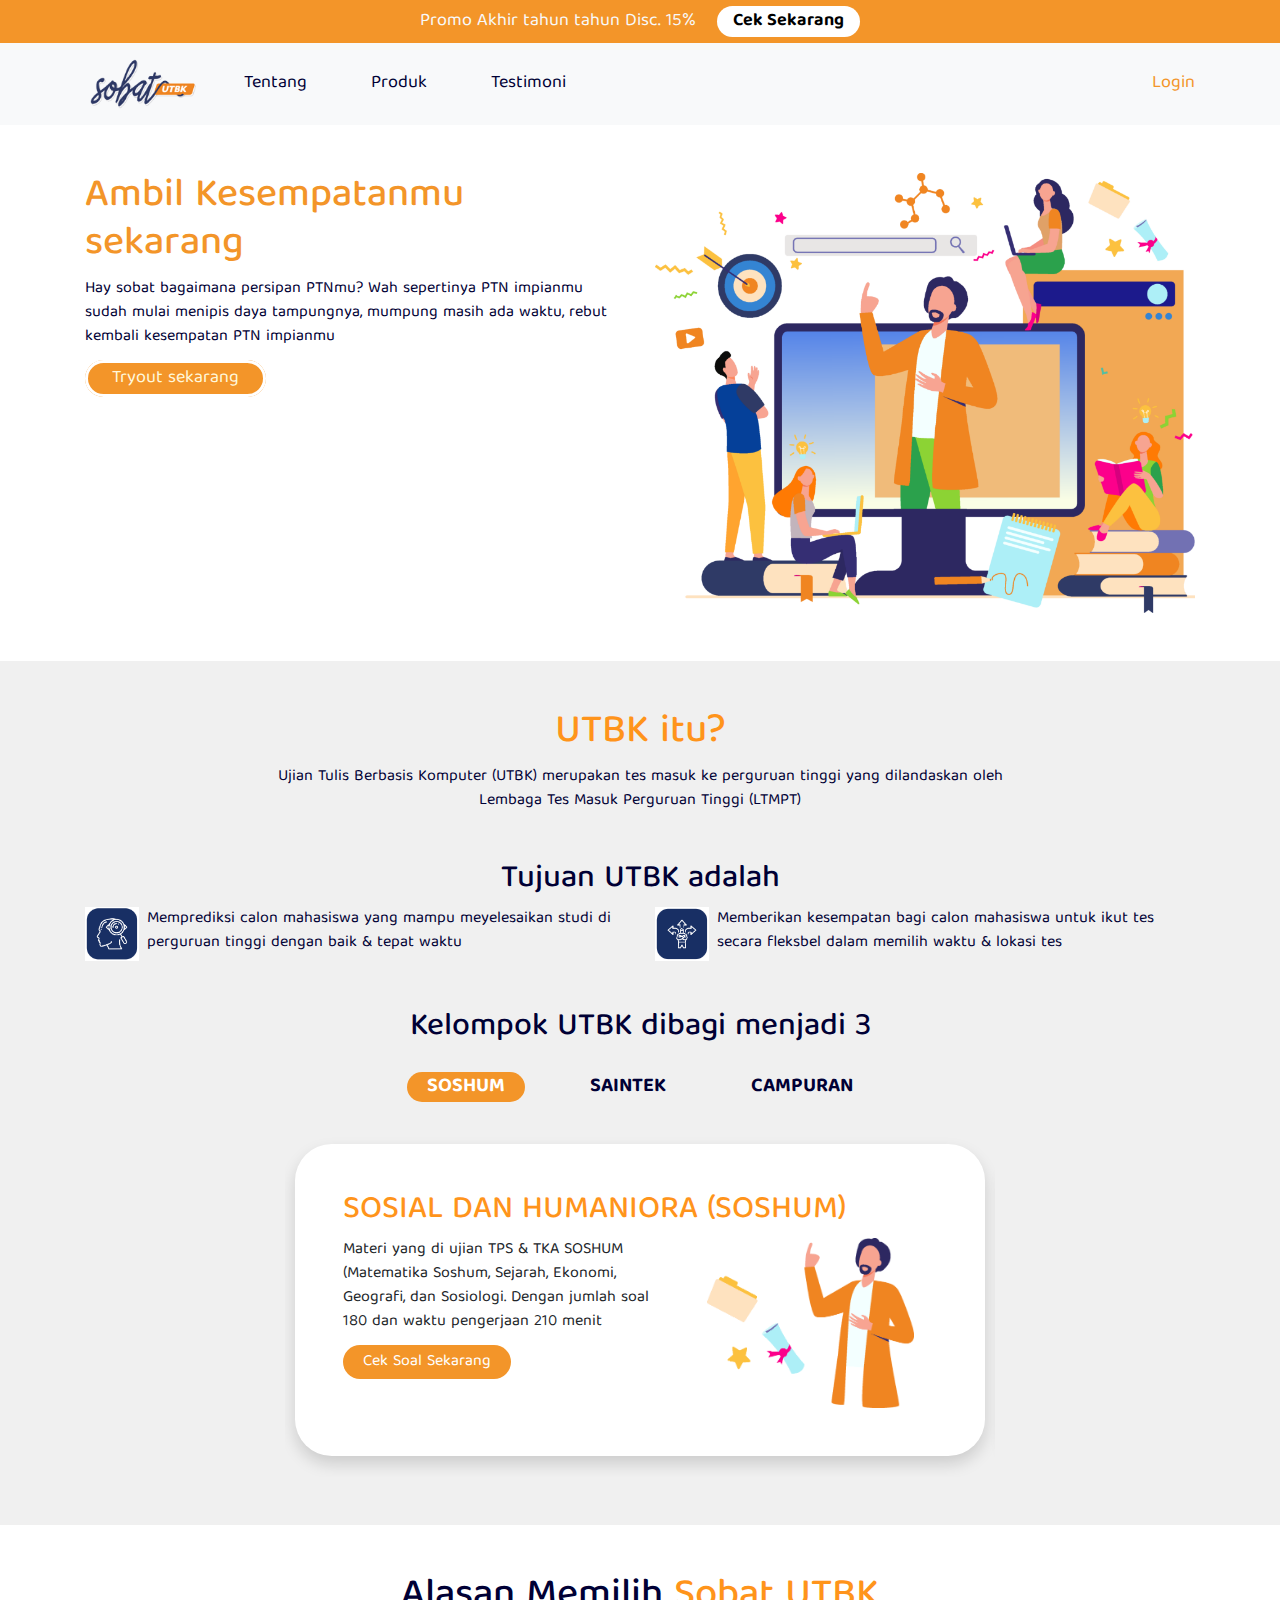
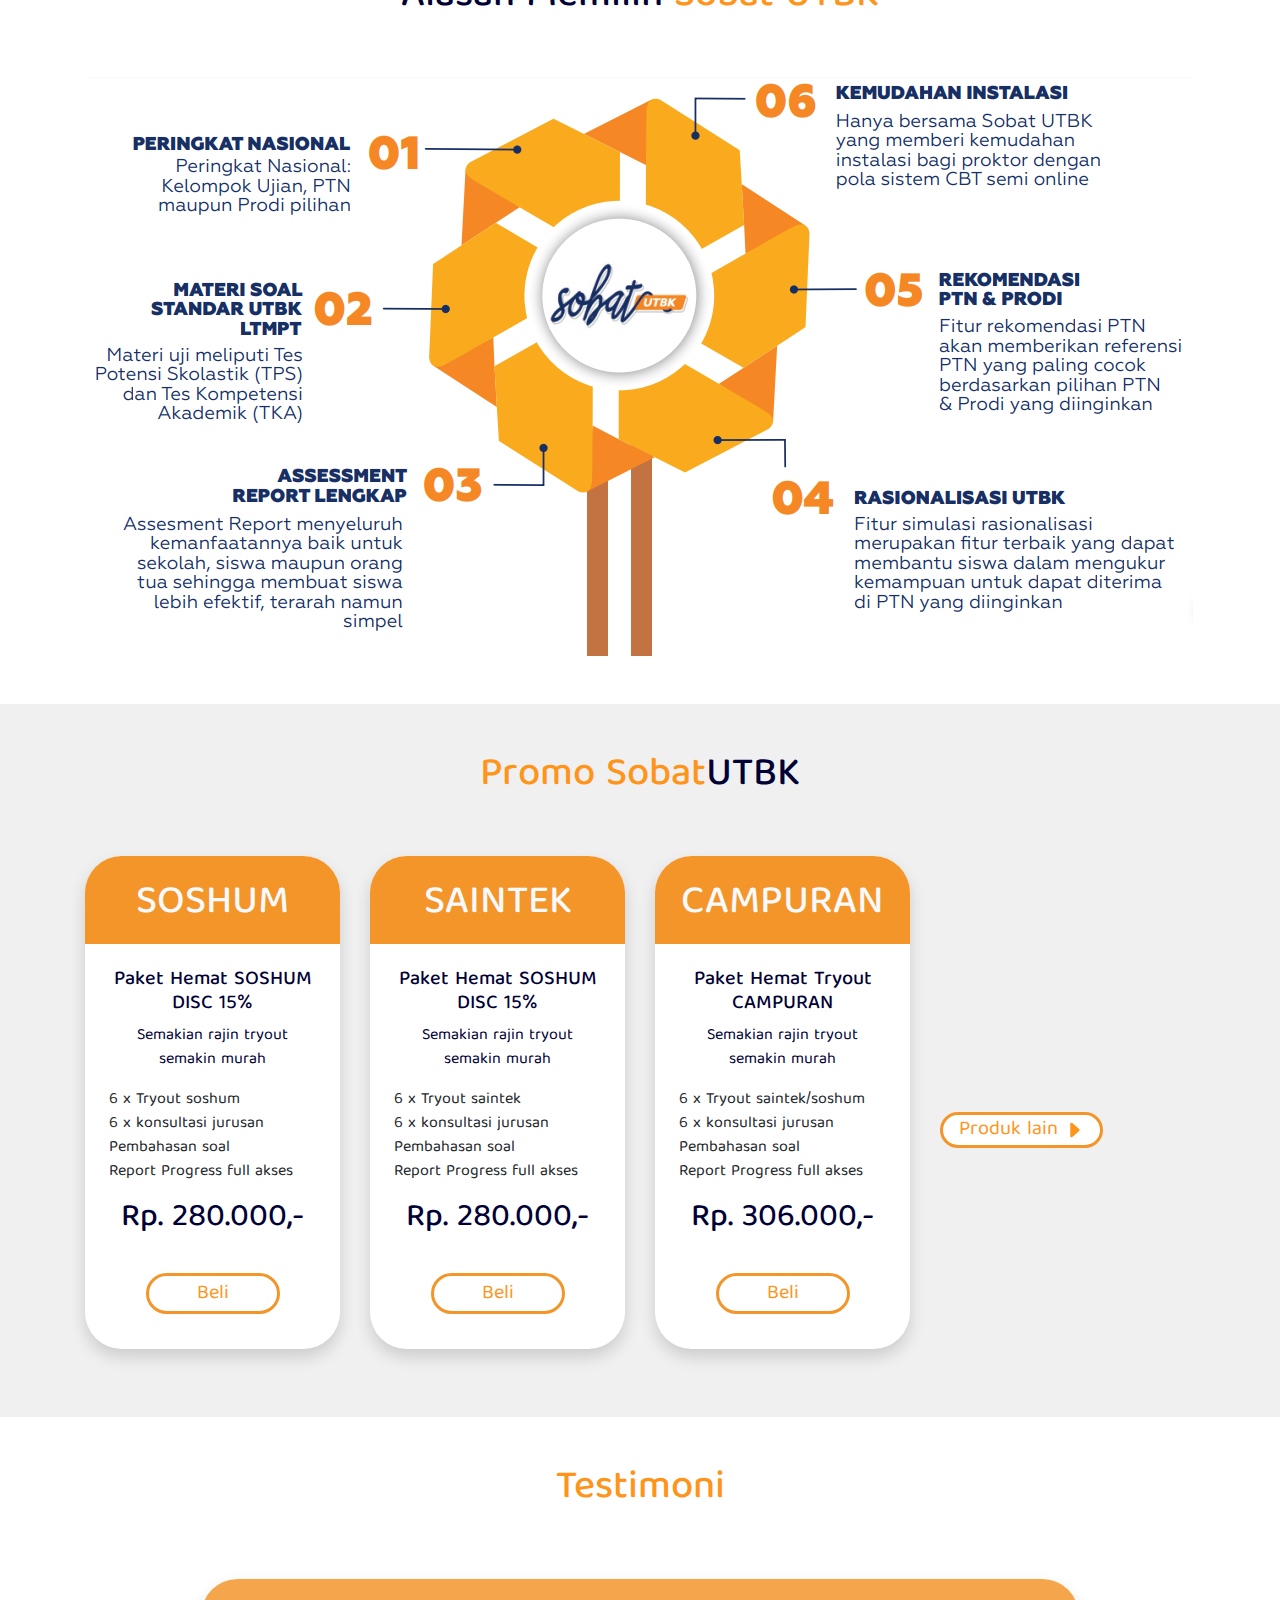
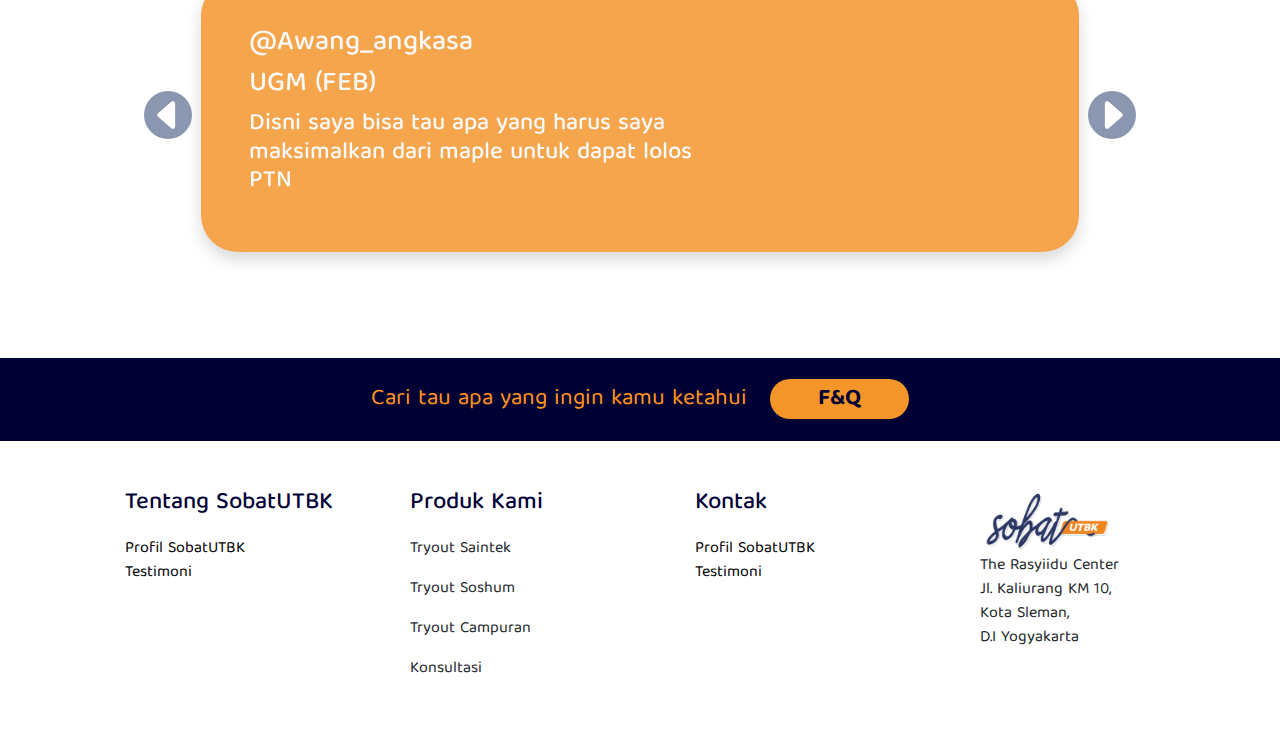
==== commit 2e2f3ebe: "update ke 3" ====
--- a/index.html
+++ b/index.html
@@ -225,7 +225,7 @@
                 <h1 class="text-biru text-baloo">Alasan Memilih <span class="text-orange"> Sobat UTBK</span></h1>
             </div>
             <div class="col-12 text-center">
-                <img src="asset/alasan-2.png" class="img-fluid">
+                <img src="asset/alasan.png" class="img-fluid">
             </div>
         </div>
     </div>
@@ -241,12 +241,12 @@
                 <div class="col-lg-3 col-sm-6">
                     <div class="card-promo shadow">
                         <div class="head text-center bg-orange">
-                            <h1 class="mb-0 pt-4 pb-3 text-light">Disc 15%</h1>
+                            <h1 class="mb-0 pt-4 pb-3 text-light">SOSHUM</h1>
                         </div>
                         <div class="body pt-4 pb-4 px-4">
                             <div class="row">
                                 <div class="col-12 text-center">
-                                    <h4 class="text-biru">Paket Hemat Tryout SOSHUM</h4>
+                                    <h5 class="text-biru">Paket Hemat SOSHUM DISC 15%</h5>
                                 </div>
                                 <div class="col-12 text-center">
                                     <p class="text-biru">Semakian rajin tryout
@@ -273,12 +273,12 @@
                 <div class="col-lg-3 col-sm-6">
                     <div class="card-promo shadow">
                         <div class="head text-center bg-orange">
-                            <h1 class="mb-0 pt-4 pb-3 text-light">Disc 15%</h1>
+                            <h1 class="mb-0 pt-4 pb-3 text-light">SAINTEK</h1>
                         </div>
                         <div class="body pt-4 pb-4 px-4">
                             <div class="row">
                                 <div class="col-12 text-center">
-                                    <h4 class="text-biru">Paket Hemat Tryout SAINTEK</h4>
+                                    <h5 class="text-biru">Paket Hemat SOSHUM DISC 15%</h5>
                                 </div>
                                 <div class="col-12 text-center">
                                     <p class="text-biru">Semakian rajin tryout
@@ -305,12 +305,12 @@
                 <div class="col-lg-3 col-sm-6">
                     <div class="card-promo shadow">
                         <div class="head text-center bg-orange">
-                            <h1 class="mb-0 pt-4 pb-3 text-light">Disc 15%</h1>
+                            <h1 class="mb-0 pt-4 pb-3 text-light">CAMPURAN</h1>
                         </div>
                         <div class="body pt-4 pb-4 px-4">
                             <div class="row">
                                 <div class="col-12 text-center">
-                                    <h4 class="text-biru">Paket Hemat Tryout CAMPURAN</h4>
+                                    <h5 class="text-biru">Paket Hemat Tryout CAMPURAN</h5>
                                 </div>
                                 <div class="col-12 text-center">
                                     <p class="text-biru">Semakian rajin tryout
--- a/style.css
+++ b/style.css
@@ -247,20 +247,22 @@
     cursor: pointer;
 }
 
-.answer1{
+.question p{
+    display: none;
+}
+
+/* .answer1{
     display: none;
     font-style: italic;
 }
 .answer2{
     display: none;
     font-style: italic;
-
 }
 .answer3{
     display: none;
     font-style: italic;
-
-}
+} */
 
 /* TESTI */
 .container-testi {
@@ -468,13 +470,17 @@
     }
   }
 
+  .menu-mobile{
+      border-radius: 10px 10px 0 0;
+  }
+
 .menu-mobile .text{
     color: white;
 }
 
 .menu-mobile a:hover{
     text-decoration: none;
-    color: rgb(0, 0, 53));
+    color: rgb(0, 0, 53);
 }
 
 @media only screen and (max-width: 767px) {
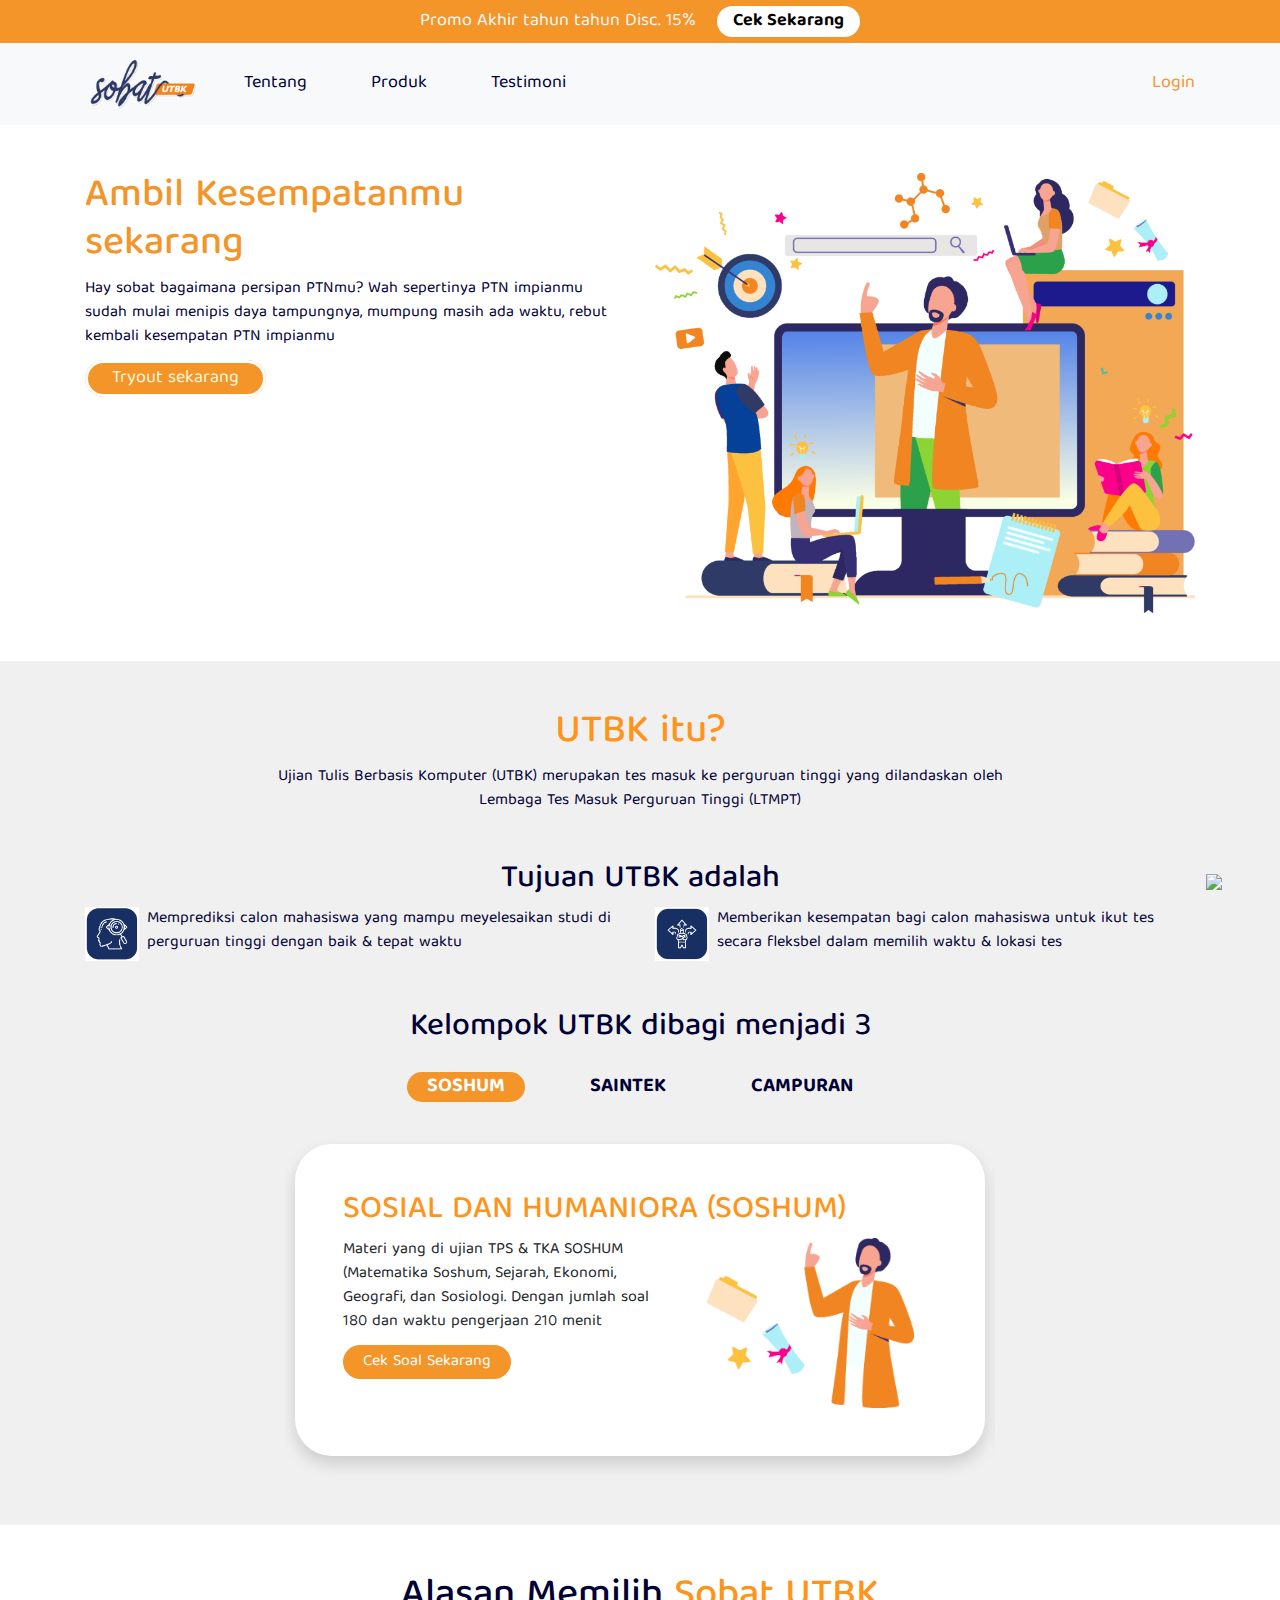
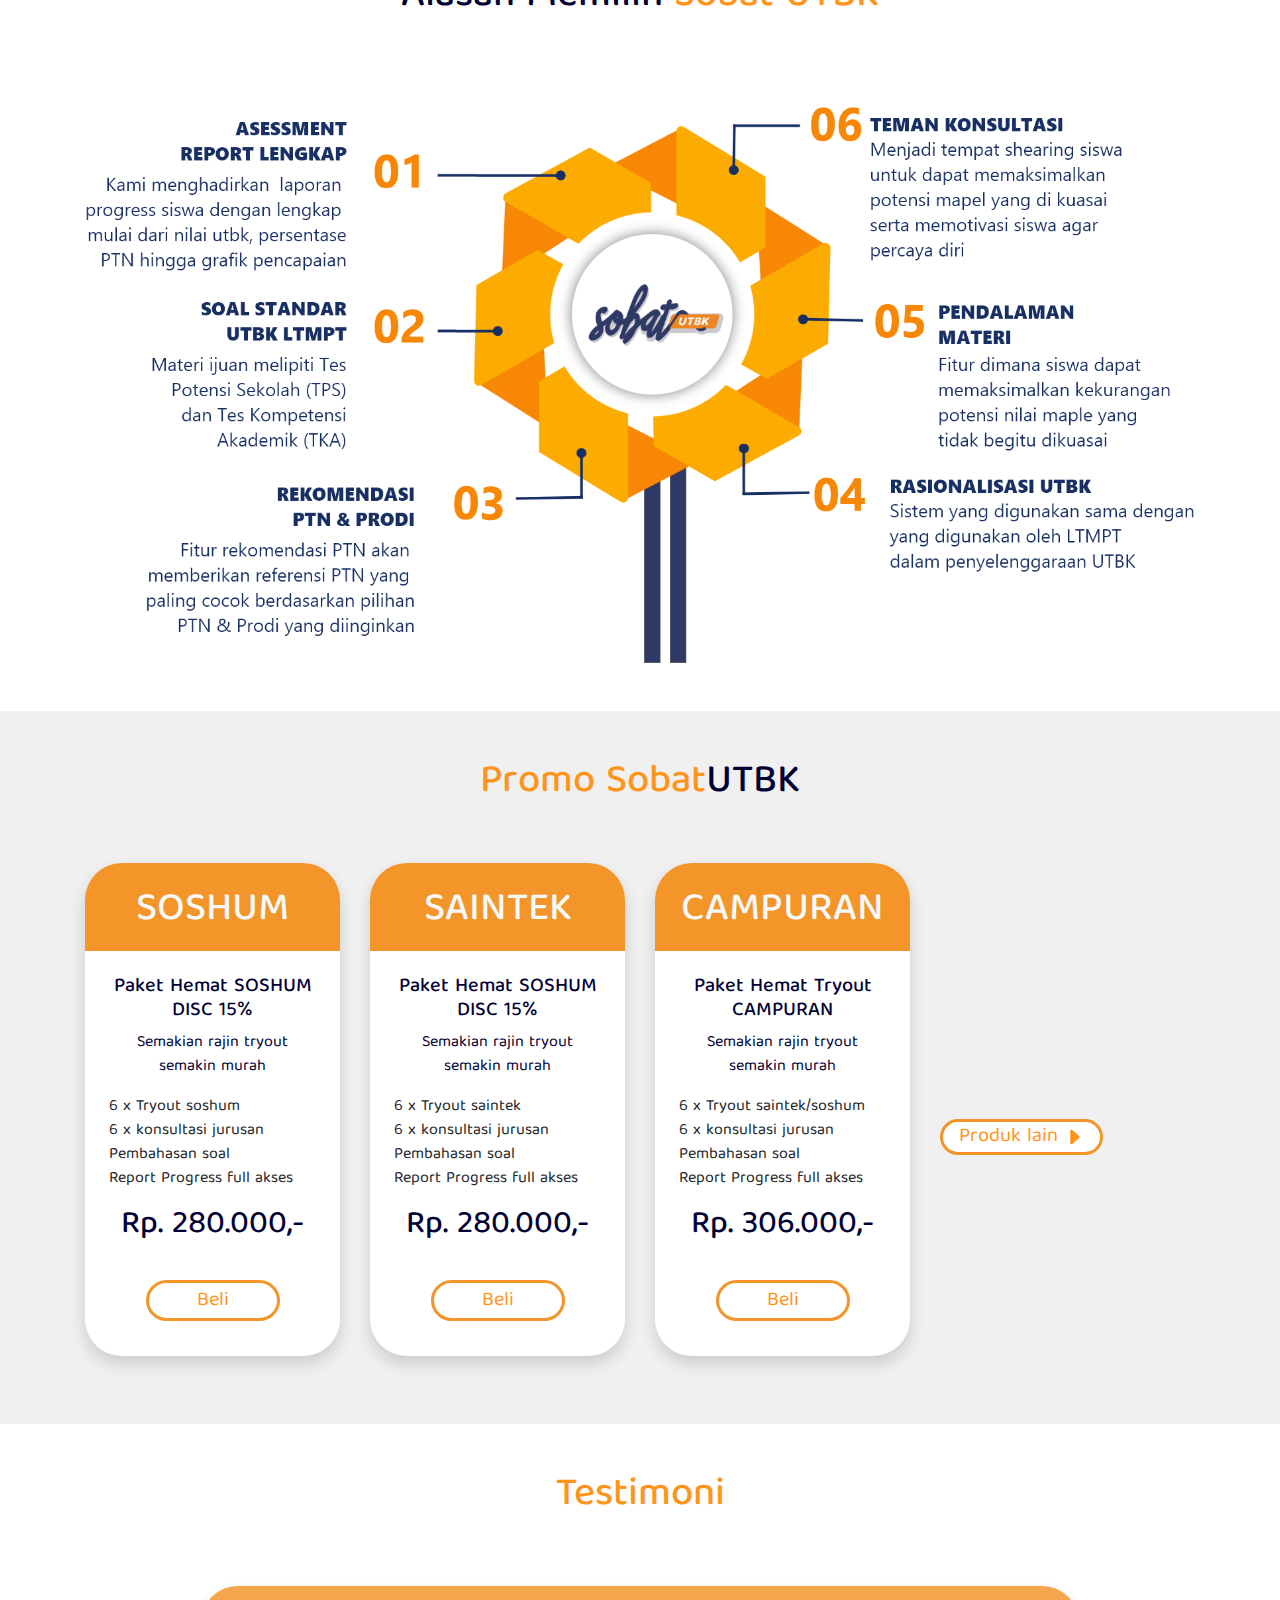
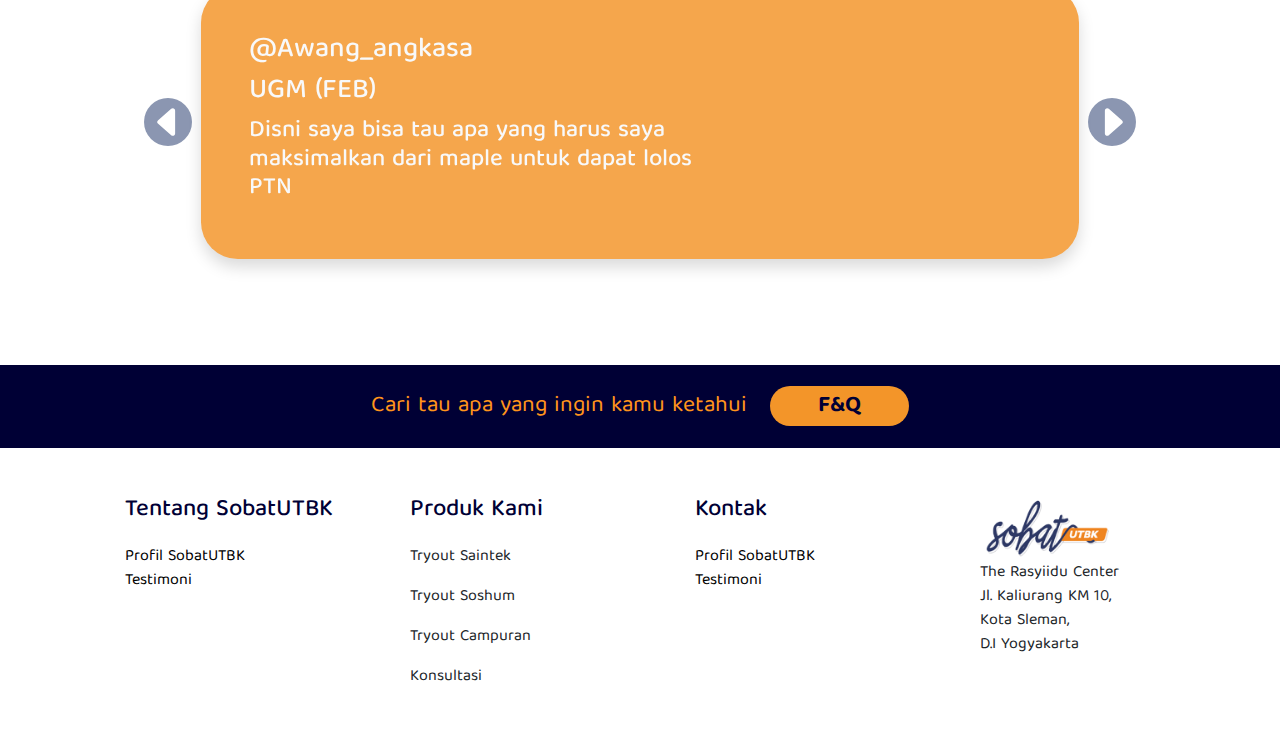
==== commit 1c5a2cc2: "-a WA & -u alasan" ====
--- a/index.html
+++ b/index.html
@@ -600,6 +600,14 @@
     </section>
     <!-- Akhir Menu Mobile -->
 
+    <!-- Whatsapp -->
+    <section class="whatsapp">
+        <a href="">
+            <img src="asset/icon/whatsapp.png" class="img-fluid" style="position: fixed; right: 0; bottom: 45px;">
+        </a>
+    </section>
+    <!-- Akhir Whatsapp -->
+
     <!-- Optional JavaScript -->
     <!-- jQuery first, then Popper.js, then Bootstrap JS -->
     <script src="https://code.jquery.com/jquery-3.3.1.slim.min.js"
--- a/style.css
+++ b/style.css
@@ -495,9 +495,6 @@
     .video img{
         display: none;
     }
-
-    
-
   }
 
   @media only screen and (max-width: 575px) {
@@ -529,4 +526,52 @@
 
   .card-promo{
       margin-bottom: 20px;
-  }+  }
+
+  @media only screen and (min-width: 1226px) {
+    .whatsapp img{
+        width: 5%;
+        bottom: 10px !important;
+        right: 10px !important;
+    }
+}
+
+  
+  @media only screen and (max-width: 1225px) {
+    .whatsapp img{
+        width: 15%;
+        bottom: 10px !important;
+        right: 10px !important;
+    }
+}
+
+  @media only screen and (max-width: 1024px) {
+    .whatsapp img{
+        width: 15%;
+        bottom: 80px !important;
+        right: 10px !important;
+    }
+}
+
+@media only screen and (max-width: 800px) {
+    .whatsapp img{
+        width: 20%;
+        bottom: 80px !important;
+        right: 10px !important;
+    }
+}
+
+@media only screen and (max-width: 600px) {
+    .whatsapp img{
+        width: 20%;
+        bottom: 70px !important;
+        right: 0px !important;
+    }
+}
+  
+@media only screen and (max-width: 400px) {
+    .whatsapp img{
+        width: 20%;
+        bottom: 60px !important;
+    }
+}
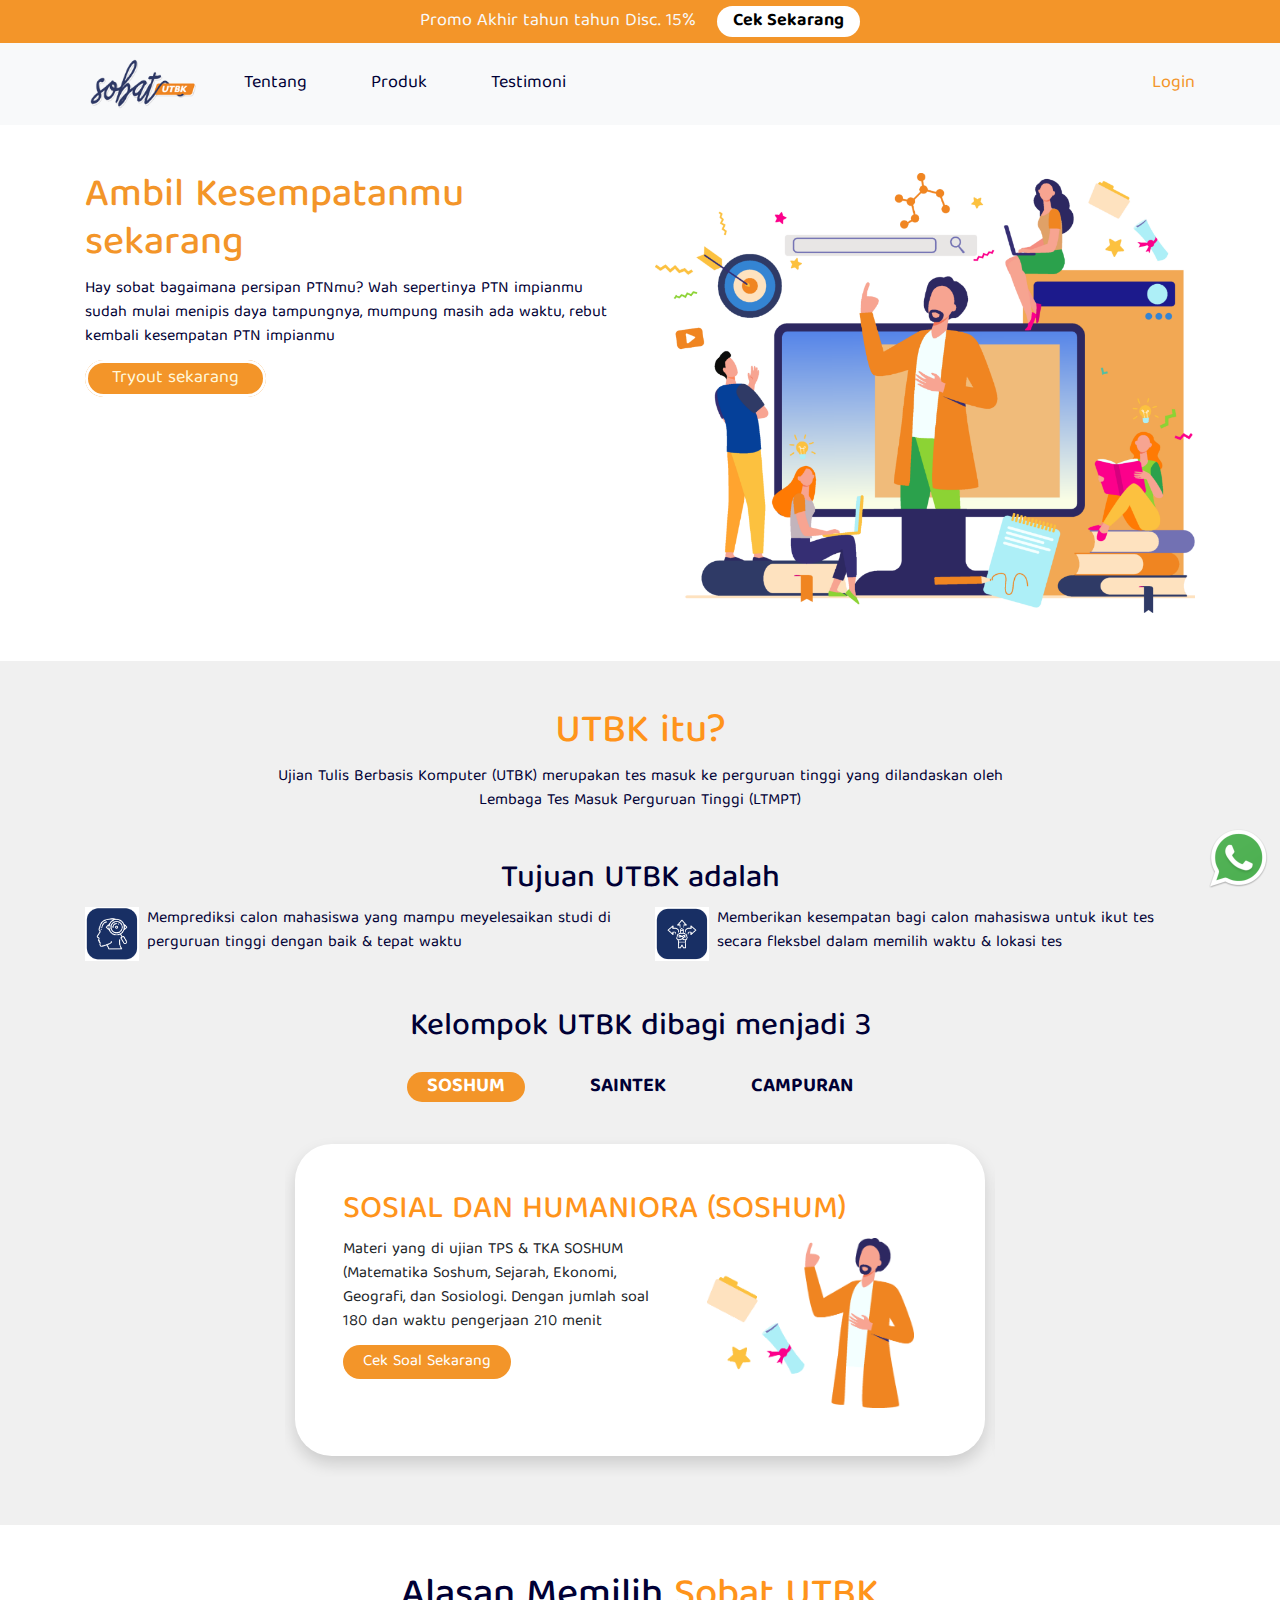
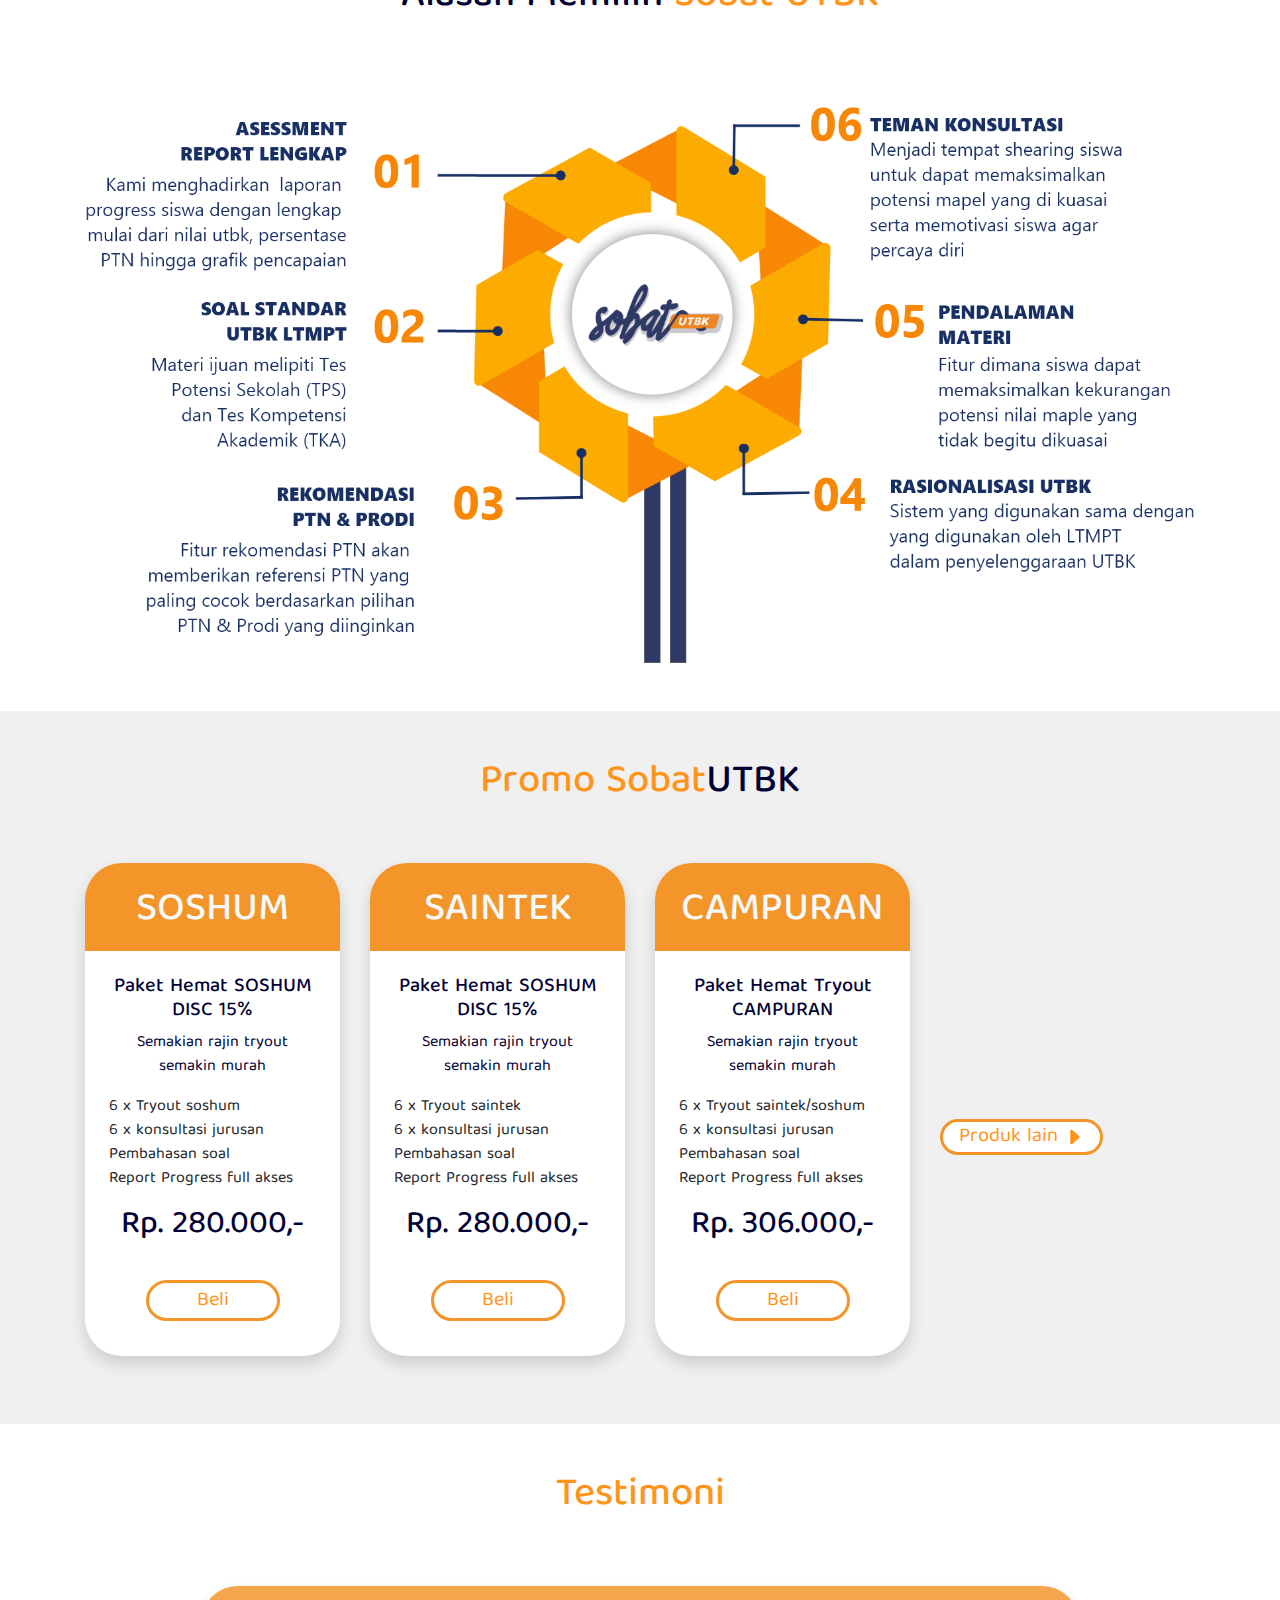
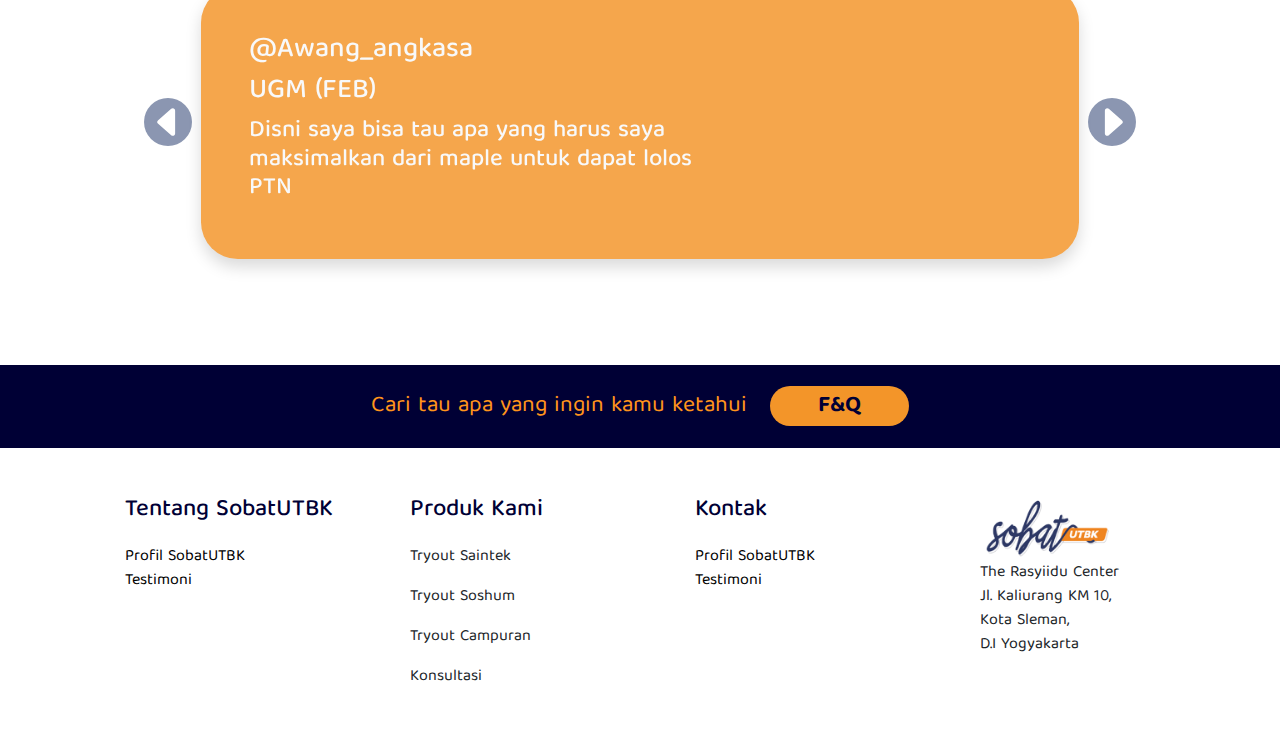
==== commit c8b3eef4: "-a WA & -u alasan" ====
--- a/index.html
+++ b/index.html
@@ -602,7 +602,7 @@
 
     <!-- Whatsapp -->
     <section class="whatsapp">
-        <a href="">
+        <a href="https://wa.me/82325036930">
             <img src="asset/icon/whatsapp.png" class="img-fluid" style="position: fixed; right: 0; bottom: 45px;">
         </a>
     </section>
